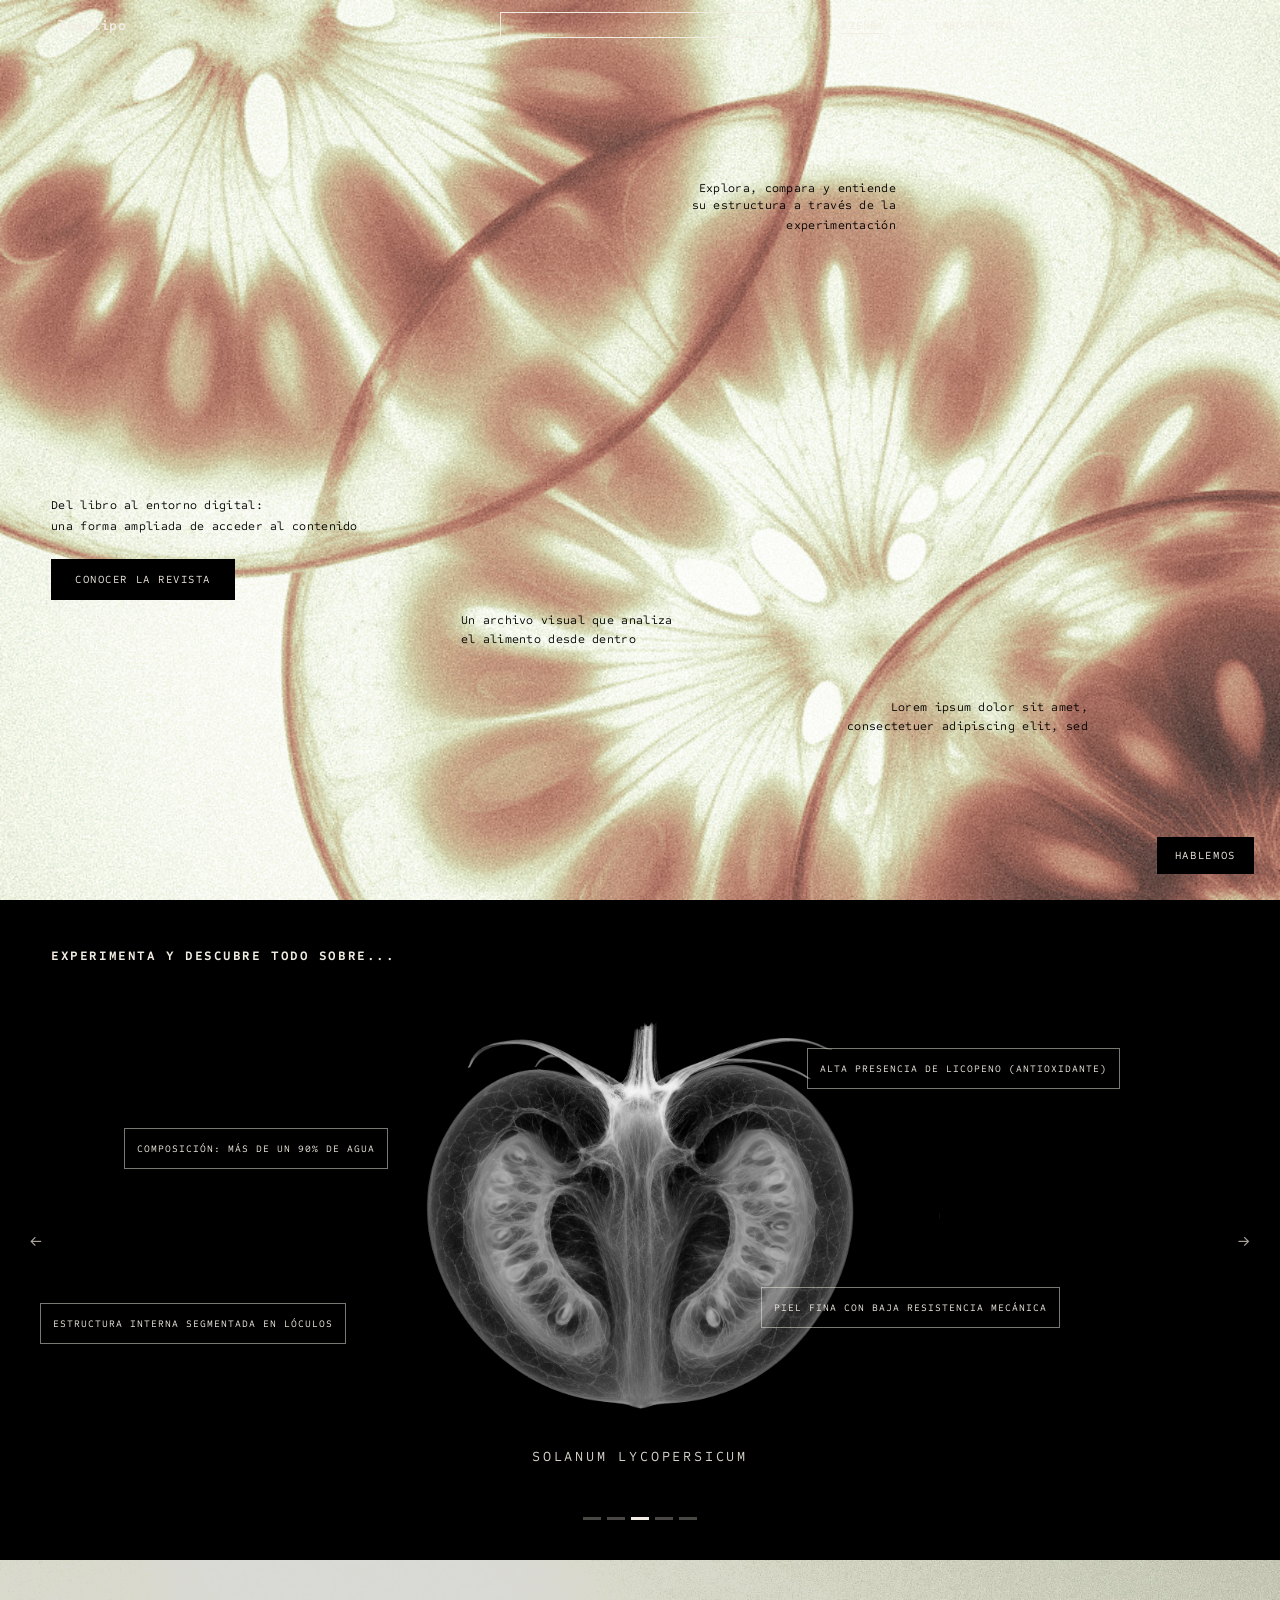
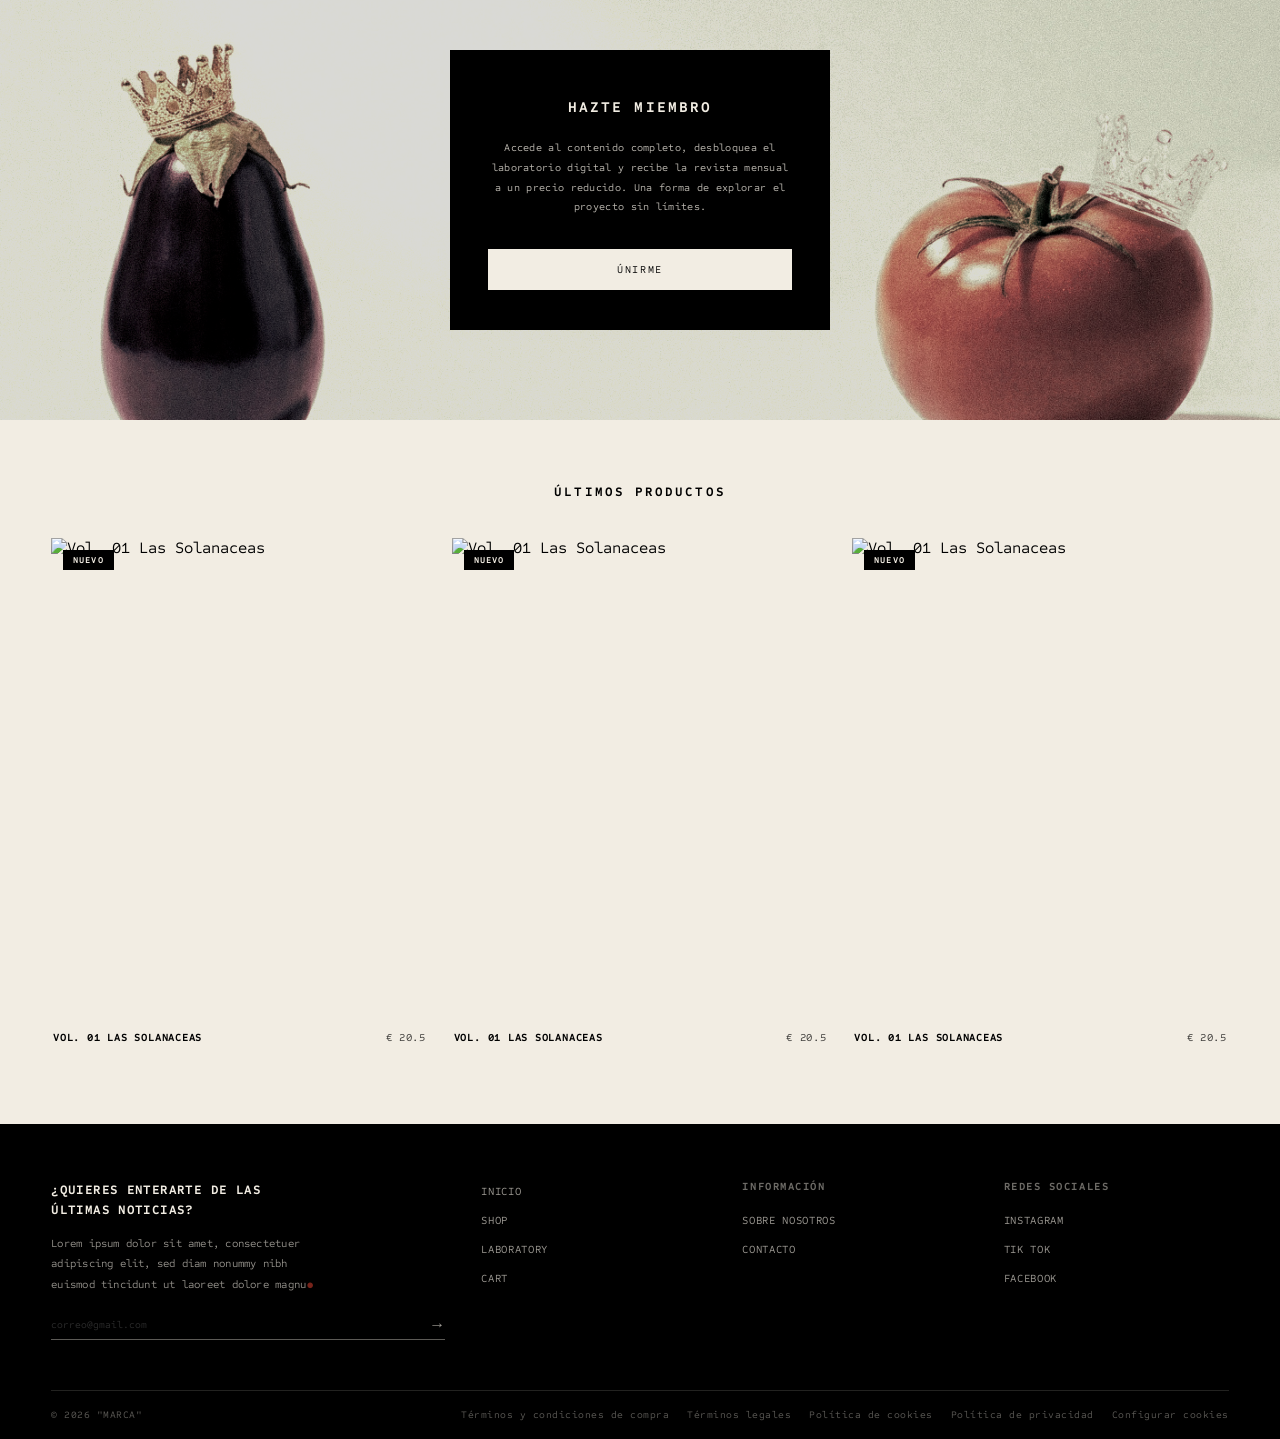
==== index.html @ 0042d391 "Add initial implementation of website structure with navbar, product pages, and chat widget" ====
<!DOCTYPE html>
<html lang="es">
<head>
    <meta charset="UTF-8" />
    <meta name="viewport" content="width=device-width, initial-scale=1.0" />
    <title>MARCA — Inicio</title>
    <link href="https://fonts.googleapis.com/css2?family=Some+Type+Mono:ital,wght@0,400;0,700;1,400&display=swap" rel="stylesheet">
    <link rel="stylesheet" href="CSS.css">
</head>
<body>

<!-- ══════════ NAVBAR ══════════ -->
<nav id="navbar" class="on-light">
    <a href="index.html" class="nav-logo">logotipo</a>

    <div class="nav-center">
        <input type="text" placeholder="" aria-label="Buscar">
        <button aria-label="Buscar">
            <svg width="13" height="13" viewBox="0 0 24 24" fill="none"
                 stroke="currentColor" stroke-width="2">
                <circle cx="11" cy="11" r="7"/>
                <line x1="21" y1="21" x2="16.65" y2="16.65"/>
            </svg>
        </button>
    </div>

    <ul class="nav-links">

        <li><a href="tienda.html" class="nav-active">Tienda</a></li>
        <li><a href="laboratorio.html">Laboratorio</a></li>
        <li><a href="contacto.html">Contacto</a></li>
        <li><a href="carro.html" class="cart-link">Carro</a></li>
    </ul>
</nav>


<a href="#contacto" id="hablemos">Hablemos</a>


<section id="hero" data-theme="dark">



    <img class="hero-bg-img" src="imagenes/01.jpg" alt="Hero Background"/>

    <!-- Texto superior derecha -->
    <div class="hero-text ht-topright reveal">
        Explora, compara y entiende <br>
        su estructura a través de la experimentación<span class="dot"></span>
    </div>

    <!-- Bloque izquierdo: párrafo + botón CTA -->
    <div class="hero-left-block reveal">
        <p>
            Del libro al entorno digital:<br>
            una forma ampliada de acceder al contenido<br>
            <span class="dot"></span>
        </p>
        <a href="#" class="btn-primary">Conocer la revista</a>
    </div>

    <!-- Texto central -->
    <div class="hero-text ht-center reveal">
        Un archivo visual que analiza <br>
        el alimento desde dentro<span class="dot"></span>
    </div>

    <!-- Texto inferior derecha -->
    <div class="hero-text ht-botright reveal">
        Lorem ipsum dolor sit amet,<br>
        consectetuer adipiscing elit, sed<span class="dot"></span>
    </div>

</section>

<!-- ══════════ INTRO HEADLINE ══════════ -->
<!-- ══════════ SLIDER LABORATORIO ══════════ -->
<section id="lab-slider" data-theme="dark">

    <p class="lab-slider-title reveal">EXPERIMENTA Y DESCUBRE TODO SOBRE...</p>

    <div class="lab-slider-wrapper">

        <!-- Flecha izquierda -->
        <button class="lab-arrow lab-arrow-prev" aria-label="Anterior">←</button>

        <!-- Slide -->
        <div class="lab-slides">
            <div class="lab-slide active">

                <!-- Imagen central -->
                <div class="lab-img-wrap">
                    <img src="imagenes/a.png" alt="Solanum Lycopersicum">


                    <!-- Caja 1: izquierda media -->
                    <div class="lab-tag lab-tag-1">
                        <span>Composición: más de un 90% de agua<span class="dot"></span></span>
                    </div>

                    <!-- Caja 2: derecha alta -->
                    <div class="lab-tag lab-tag-2">
                        <span>Alta presencia de licopeno (antioxidante)<span class="dot"></span></span>
                    </div>

                    <!-- Caja 3: izquierda baja -->
                    <div class="lab-tag lab-tag-3">
                        <span>Estructura interna segmentada en lóculos<span class="dot"></span></span>
                    </div>

                    <!-- Caja 4: derecha media-baja -->
                    <div class="lab-tag lab-tag-4">
                        <span>Piel fina con baja resistencia mecánica<span class="dot"></span></span>
                    </div>
                </div>

                <!-- Nombre científico -->
                <p class="lab-species">SOLANUM LYCOPERSICUM</p>

            </div>

            <!-- Slide 2 (vacío, listo para contenido) -->
            <div class="lab-slide">
                <div class="lab-img-wrap">
                    <div class="lab-img-ph"></div>
                    <div class="lab-tag lab-tag-1"><span>Alta capacidad de absorción de líquidos<span class="dot"></span></span></div>
                    <div class="lab-tag lab-tag-2"><span>Estructura esponjosa con gran porosidad<span class="dot"></span></span></div>
                    <div class="lab-tag lab-tag-3"><span>Contenido elevado de agua (≈ 92%)<span class="dot"></span></span></div>
                    <div class="lab-tag lab-tag-4"><span>Presencia de antocianinas en la piel<span class="dot">●</span></span></div>
                </div>
                <p class="lab-species">Solanum melongena</p>
            </div>

            <!-- Slide 3 -->
            <div class="lab-slide">
                <div class="lab-img-wrap">
                    <div class="lab-img-ph"></div>
                    <div class="lab-tag lab-tag-1"><span>Rica en almidón (hasta un 20%)<span class="dot"></span></span></div>
                    <div class="lab-tag lab-tag-2"><span>Estructura celular densa y compacta<span class="dot"></span></span></div>
                    <div class="lab-tag lab-tag-3"><span>Bajo contenido en agua comparado con otras hortalizas<span class="dot">●</span></span></div>
                    <div class="lab-tag lab-tag-4"><span>Cambios estructurales por gelatinización térmica<span class="dot">●</span></span></div>
                </div>
                <p class="lab-species">Solanum tuberosum</p>
            </div>

            <!-- Slide 4 -->
            <div class="lab-slide">
                <div class="lab-img-wrap">
                    <div class="lab-img-ph"></div>
                    <div class="lab-tag lab-tag-1"><span>Alto contenido en vitamina C<span class="dot"></span></span></div>
                    <div class="lab-tag lab-tag-2"><span>Estructura hueca con cavidades internas<span class="dot"></span></span></div>
                    <div class="lab-tag lab-tag-3"><span>Paredes finas con baja densidad<span class="dot"></span></span></div>
                    <div class="lab-tag lab-tag-4"><span>Presencia de carotenoides según maduración<span class="dot"></span></span></div>
                </div>
                <p class="lab-species">PHYSALIS PERUVIANA</p>
            </div>

            <!-- Slide 5 -->
            <div class="lab-slide">
                <div class="lab-img-wrap">
                    <div class="lab-img-ph"></div>
                    <div class="lab-tag lab-tag-1"><span>LOREM IPSUM DOLOR SIT AMET,<br>CONSECTETUER ADIPISCING ELIT, SE<span class="dot">●</span></span></div>
                    <div class="lab-tag lab-tag-2"><span>LOREM &nbsp;&nbsp;&nbsp; IPSUM<br>DOLOR SIT AMET<span class="dot">●</span></span></div>
                    <div class="lab-tag lab-tag-3"><span>LOREM IPSUM DOLOR SIT AMET,<br>CONSECTETUER ADIPISCING ELIT, SE<span class="dot">●</span></span></div>
                    <div class="lab-tag lab-tag-4"><span>LOREM IPSUM DOLOR SIT AMET,<br>CONSECTETUER ADIPISCING ELIT, SE<span class="dot">●</span></span></div>
                </div>
                <p class="lab-species">NICOTIANA TABACUM</p>
            </div>
        </div>

        <!-- Flecha derecha -->
        <button class="lab-arrow lab-arrow-next" aria-label="Siguiente">→</button>

    </div>

    <!-- Pagination dots -->
    <div class="lab-dots">
        <span class="lab-dot"></span>
        <span class="lab-dot"></span>
        <span class="lab-dot active"></span>
        <span class="lab-dot"></span>
        <span class="lab-dot"></span>
    </div>

</section>


<!-- ══════════ BANNER MEMBERSHIP ══════════ -->
<section id="membership" data-theme="dark">
    <div class="membership-bg">
        <img src="imagenes/2.jpg" alt="Membership Background">
    </div>
    <div class="membership-card reveal">
        <h3>Hazte Miembro</h3>
        <p>
            Accede al contenido completo,
            desbloquea el laboratorio digital
            y recibe la revista mensual a un precio reducido.
            Una forma de explorar el proyecto sin límites.
        </p>
        <button class="btn-join">Únirme</button>
    </div>
</section>

<!-- ══════════ ÚLTIMOS PRODUCTOS ══════════ -->
<section id="latest" data-theme="light">
    <h2>Últimos Productos</h2>
    <div class="latest-grid">

        <!-- Item 1 -->
        <div class="latest-item reveal">
            <div class="latest-img-wrap">
                <span class="latest-badge">NUEVO</span>
                <img src="imagenes/vol01.jpg" alt="Vol. 01 Las Solanaceas">
            </div>
            <div class="latest-info">
                <span class="latest-item-label">Vol. 01 Las Solanaceas</span>
                <span class="latest-price">€ 20.5</span>
            </div>
        </div>

        <!-- Item 2 -->
        <div class="latest-item reveal">
            <div class="latest-img-wrap">
                <span class="latest-badge">NUEVO</span>
                <img src="imagenes/vol02.jpg" alt="Vol. 01 Las Solanaceas">
            </div>
            <div class="latest-info">
                <span class="latest-item-label">Vol. 01 Las Solanaceas</span>
                <span class="latest-price">€ 20.5</span>
            </div>
        </div>

        <!-- Item 3 -->
        <div class="latest-item reveal">
            <div class="latest-img-wrap">
                <span class="latest-badge">NUEVO</span>
                <img src="imagenes/vol03.jpg" alt="Vol. 01 Las Solanaceas">
            </div>
            <div class="latest-info">
                <span class="latest-item-label">Vol. 01 Las Solanaceas</span>
                <span class="latest-price">€ 20.5</span>
            </div>
        </div>

    </div>
</section>

<!-- ══════════ FOOTER ══════════ -->
<footer id="contacto" data-theme="dark">
    <div class="footer-top">

        <!-- Newsletter -->
        <div class="footer-newsletter">
            <p>¿Quieres enterarte de las<br>últimas noticias?</p>
            <small>
                Lorem ipsum dolor sit amet, consectetuer<br>
                adipiscing elit, sed diam nonummy nibh<br>
                euismod tincidunt ut laoreet dolore magnu<span class="dot">●</span>
            </small>
            <div class="footer-email-row">
                <input type="email" placeholder="correo@gmail.com" aria-label="Email">
                <button aria-label="Enviar">→</button>
            </div>
        </div>

        <!-- Navegación -->
        <div class="footer-col">
            <ul class="footer-nav-list">
                <li><a href="index.html">Inicio</a></li>
                <li><a href="tienda.html">Shop</a></li>
                <li><a href="laboratorio.html">Laboratory</a></li>
                <li><a href="carro.html">Cart</a></li>
            </ul>
        </div>

        <!-- Información -->
        <div class="footer-col">
            <h4>Información</h4>
            <ul class="footer-nav-list">
                <li><a href="#">Sobre nosotros</a></li>
                <li><a href="#">Contacto</a></li>
            </ul>
        </div>

        <!-- Redes Sociales -->
        <div class="footer-col">
            <h4>Redes Sociales</h4>
            <ul class="footer-nav-list">
                <li><a href="#">Instagram</a></li>
                <li><a href="#">Tik Tok</a></li>
                <li><a href="#">Facebook</a></li>
            </ul>
        </div>

    </div>

    <div class="footer-bottom">
        <span>© 2026 "MARCA"</span>
        <div class="footer-bottom-links">
            <a href="#">Términos y condiciones de compra</a>
            <a href="#">Términos legales</a>
            <a href="#">Política de cookies</a>
            <a href="#">Política de privacidad</a>
            <a href="#">Configurar cookies</a>
        </div>
    </div>
</footer>

<!-- ══════════ MINI CHAT WIDGET ══════════ -->
<div id="chat-widget">
    <div class="chat-container">
        <div class="chat-header">
            <h3>Soporte</h3>
            <button id="chat-close">×</button>
        </div>
        <div id="chat-messages"></div>
        <div class="chat-input-area">
            <input id="chat-input" type="text" placeholder="Escribe tu mensaje...">
            <button id="chat-send-btn">→</button>
        </div>
    </div>
</div>

<script src="java.js"></script>
<script src="chat.js"></script>
</body>
</html>
---- CSS.css ----
/* ════════════════════════════════════════
   RESET & VARIABLES
════════════════════════════════════════ */
*, *::before, *::after {
    box-sizing: border-box;
    margin: 0;
    padding: 0;
}

:root {
    --cream: #f2ede3;
    --dark: #000000;
    --accent: #c0392b;
    --mono: 'Some Type Mono', monospace;
    --nav-h: 50px;
}

html {
    scroll-behavior: smooth;
}

body {
    font-family: var(--mono);
    background: var(--cream);
    color: var(--dark);
    overflow-x: hidden;
}


/* ════════════════════════════════════════
   NAVBAR
   Siempre transparente — solo cambia color
════════════════════════════════════════ */
#navbar {
    position: fixed;
    top: 0;
    left: 0;
    right: 0;
    z-index: 100;
    height: var(--nav-h);
    display: flex;
    align-items: center;
    justify-content: space-between;
    padding: 0 28px;
    background: transparent;
    transition: color 0.3s;
    margin-left: 30px;
    margin-right: 30px;
}

#navbar.on-dark  { color: var(--cream); }
#navbar.on-light { color: var(--dark);  }

.nav-logo {
    font-size: 14px;
    font-weight: 700;
    letter-spacing: 0.04em;
    text-transform: lowercase;
    min-width: 90px;
    text-decoration: none;
    color: inherit;
    display: block;
    transition: opacity 0.2s;
}

.nav-center {
    position: absolute;
    left: 50%;
    transform: translateX(-50%);
    display: flex;
    align-items: center;
    border: 1px solid currentColor;
    height: 26px;
    width: 280px;
}

.nav-center input {
    background: transparent;
    border: none;
    outline: none;
    font-family: var(--mono);
    font-size: 11px;
    color: inherit;
    width: 100%;
    padding: 0 10px;
}

.nav-center input::placeholder {
    opacity: 0.4;
}

.nav-center button {
    background: none;
    border: none;
    cursor: pointer;
    padding: 0 9px;
    color: inherit;
    font-size: 12px;
    display: flex;
    align-items: center;
    opacity: 0.7;
}

.nav-links {
    display: flex;
    gap: 22px;
    align-items: center;
    list-style: none;
    font-size: 11px;
    letter-spacing: 0.1em;
    text-transform: uppercase;
}

.nav-links a {
    text-decoration: none;
    color: inherit;
    transition: opacity 0.2s;
}

.nav-links a:hover {
    opacity: 0.55;
}

.nav-links .cart-link::after {
    content: ' ›';
}


/* ════════════════════════════════════════
   HABLEMOS — botón fijo esquina inferior
════════════════════════════════════════ */
#hablemos {
    position: fixed;
    bottom: 26px;
    right: 26px;
    z-index: 200;
    background: var(--dark);
    color: var(--cream);
    font-family: var(--mono);
    font-size: 11px;
    letter-spacing: 0.15em;
    text-transform: uppercase;
    padding: 10px 16px;
    text-decoration: none;
    border: 2px solid var(--dark);
    transition: background 0.2s, color 0.2s;
}

#hablemos:hover {
    background: var(--cream);
    color: var(--dark);
}


/* ════════════════════════════════════════
   HERO
════════════════════════════════════════ */
#hero {
    position: relative;
    width: 100%;
    height: 100vh;
    min-height: 640px;
    overflow: hidden;
}

/* Placeholder — eliminar cuando uses imagen real */
.hero-bg-placeholder {
    position: absolute;
    inset: 0;
    background: linear-gradient(140deg, #c9bc96 0%, #a89870 35%, #c5b88a 65%, #b0a070 100%);
}

.hero-bg-placeholder::before {
    content: '';
    position: absolute;
    inset: 0;
    background:
            radial-gradient(ellipse 70% 60% at 65% 45%, rgba(100,70,20,0.25) 0%, transparent 70%),
            radial-gradient(ellipse 50% 80% at 30% 60%, rgba(70,50,10,0.18) 0%, transparent 65%);
}

/* Imagen real de fondo */
.hero-bg-img {
    position: absolute;
    inset: 0;
    width: 100%;
    height: 100%;
    object-fit: cover;
}

/* Textos flotantes genéricos */
.hero-text {
    position: absolute;
    font-size: 12px;
    line-height: 1.45;
    letter-spacing: 0.025em;
    color: var(--dark);
    max-width: 250px;
}

.hero-text .dot {
    color: var(--accent);
    font-size: 15px;
    vertical-align: middle;
}

/* Posiciones de cada texto */
.ht-topright {
    top: 20%;
    right: 30%;
    text-align: right;
}

.ht-center {
    top: 68%;
    left: 36%;
}

.ht-botright {
    bottom: 18%;
    right: 15%;
    text-align: right;
    font-size: 12px;
}

/* Bloque izquierdo: texto + botón */
.hero-left-block {
    position: absolute;
    top: 55%;
    left: 4%;
    max-width: 320px;
    display: flex;
    flex-direction: column;
    gap: 22px;
}

.hero-left-block p {
    font-size: 12px;
    line-height: 1.75;
    letter-spacing: 0.025em;
    color: var(--dark);
}

.hero-left-block p .dot {
    color: var(--accent);
    font-size: 15px;
    vertical-align: middle;
}

/* Botón principal */
.btn-primary {
    display: inline-block;
    background: var(--dark);
    color: var(--cream);
    font-family: var(--mono);
    font-size: 11px;
    letter-spacing: 0.14em;
    text-transform: uppercase;
    padding: 12px 22px;
    text-decoration: none;
    border: 2px solid var(--dark);
    cursor: pointer;
    align-self: flex-start;
    transition: background 0.2s, color 0.2s;
}

.btn-primary:hover {
    background: transparent;
    color: var(--dark);
}


/* ════════════════════════════════════════
   INTRO HEADLINE
════════════════════════════════════════ */
#intro {
    padding: 60px 4% 36px;
    background: var(--cream);
}

#intro h2 {
    font-size: clamp(17px, 2.5vw, 28px);
    font-weight: 700;
    letter-spacing: 0.05em;
    text-transform: uppercase;
    line-height: 1.4;
    max-width: 820px;
}


/* ════════════════════════════════════════
   SECCIÓN PRODUCTOS
════════════════════════════════════════ */
#products-section {
    padding: 10px 4% 80px;
    background: var(--cream);
}

.products-grid {
    display: grid;
    grid-template-columns: 55% 45%;
}

/* — Columna izquierda — */
.pg-left {
    padding-right: 30px;
    display: flex;
    flex-direction: column;
}

.p-text-only {
    font-size: 11px;
    line-height: 1.85;
    letter-spacing: 0.03em;
    margin-bottom: 30px;
}

.p-text-only .dot {
    color: var(--accent);
    font-size: 14px;
    vertical-align: middle;
}

.p-text-indented {
    font-size: 11px;
    line-height: 1.85;
    letter-spacing: 0.03em;
    padding-left: 100px;
    margin-bottom: 26px;
}

.p-img-row {
    display: flex;
    align-items: flex-start;
    gap: 16px;
    margin-bottom: 26px;
}

.p-thumb {
    width: 110px;
    height: 110px;
    flex-shrink: 0;
    overflow: hidden;
}

.p-thumb img {
    width: 100%;
    height: 100%;
    object-fit: cover;
}

.p-thumb-caption {
    font-size: 11px;
    line-height: 1.85;
    letter-spacing: 0.03em;
}

.p-text-below {
    font-size: 11px;
    line-height: 1.85;
    letter-spacing: 0.03em;
    margin-bottom: 30px;
}

/* — Columna derecha — */
.pg-right {
    padding-left: 10px;
    display: flex;
    flex-direction: column;
    gap: 14px;
}

.p-thumb-lg {
    width: 80%;
    aspect-ratio: 0.88;
    overflow: hidden;
    margin-left: auto;
}

.p-thumb-lg img {
    width: 100%;
    height: 100%;
    object-fit: cover;
}

.p-right-mid {
    display: flex;
    gap: 16px;
    align-items: flex-start;
}

.p-thumb-sm {
    width: 48%;
    aspect-ratio: 0.82;
    overflow: hidden;
    flex-shrink: 0;
}

.p-thumb-sm img {
    width: 100%;
    height: 100%;
    object-fit: cover;
}

.p-text-right {
    flex: 1;
    font-size: 11px;
    line-height: 1.85;
    letter-spacing: 0.03em;
    text-align: right;
}

.p-text-right .dot {
    color: var(--accent);
    font-size: 14px;
    vertical-align: middle;
}


/* ════════════════════════════════════════
   MEMBERSHIP BANNER
════════════════════════════════════════ */
#membership {
    position: relative;
    width: 100%;
    min-height: 460px;
    display: flex;
    align-items: center;
    justify-content: center;
    overflow: hidden;
}

.membership-bg {
    position: absolute;
    inset: 0;

}


.membership-bg img {position: absolute;
    inset: 0;
    width: 100%;
    height: 100%;
    object-fit: cover;
    filter: sepia(0.2) brightness(0.85);}



.membership-card {
    position: relative;
    z-index: 2;
    background: var(--dark);
    color: var(--cream);
    width: min(380px, 86%);
    padding: 48px 38px 40px;
    text-align: center;
}

.membership-card h3 {
    font-size: 15px;
    letter-spacing: 0.14em;
    text-transform: uppercase;
    font-weight: 700;
    margin-bottom: 22px;
}

.membership-card p {
    font-size: 10.5px;
    line-height: 1.9;
    letter-spacing: 0.03em;
    opacity: 0.8;
    margin-bottom: 32px;
}

.btn-join {
    display: block;
    width: 100%;
    background: var(--cream);
    color: var(--dark);
    font-family: var(--mono);
    font-size: 10.5px;
    letter-spacing: 0.15em;
    text-transform: uppercase;
    padding: 14px;
    border: none;
    cursor: pointer;
    transition: background 0.2s;
}

.btn-join:hover {
    background: #e0d9c8;
}


/* ════════════════════════════════════════
   ÚLTIMOS PRODUCTOS
════════════════════════════════════════ */
#latest {
    padding: 64px 4% 80px;
    background: var(--cream);
}

#latest > h2 {
    font-size: 13px;
    letter-spacing: 0.16em;
    text-transform: uppercase;
    font-weight: 700;
    margin-bottom: 38px;
    text-align: center;
}

.latest-grid {
    display: grid;
    grid-template-columns: repeat(3, 1fr);
    gap: 24px;
    align-items: start;
}

.latest-item {
    display: flex;
    flex-direction: column;
    gap: 10px;
    cursor: pointer;
}

/* Contenedor imagen con badge */
.latest-img-wrap {
    position: relative;
    width: 100%;
    aspect-ratio: 0.78;
    overflow: hidden;
}

.latest-img-wrap img {
    width: 100%;
    height: 100%;
    object-fit: cover;
    display: block;
    transition: transform 0.4s ease;
}

.latest-item:hover .latest-img-wrap img {
    transform: scale(1.03);
}

/* Placeholder mientras no haya imagen */
.latest-img-wrap .img-ph {
    width: 100%;
    height: 100%;
    position: absolute;
    inset: 0;
}

/* Badge NUEVO */
.latest-badge {
    position: absolute;
    top: 12px;
    left: 12px;
    z-index: 2;
    background: var(--dark);
    color: var(--cream);
    font-family: var(--mono);
    font-size: 9px;
    font-weight: 700;
    letter-spacing: 0.12em;
    text-transform: uppercase;
    padding: 5px 10px;
}

/* Fila inferior: nombre + precio */
.latest-info {
    display: flex;
    justify-content: space-between;
    align-items: baseline;
    gap: 8px;
    padding: 0 2px;
}

.latest-item-label {
    font-size: 11px;
    letter-spacing: 0.07em;
    text-transform: uppercase;
    font-weight: 700;
}

.latest-price {
    font-size: 11px;
    letter-spacing: 0.06em;
    font-weight: 400;
    white-space: nowrap;
    opacity: 0.75;
}

/* ── Responsive ── */
@media (max-width: 768px) {
    #latest {
        padding: 40px 3% 40px;
    }

    #latest > h2 {
        font-size: 10px;
    }

    .latest-grid {
        grid-template-columns: 1fr;
        gap: 20px;
    }

    .latest-item-label {
        font-size: 10px;
    }

    .latest-price {
        font-size: 10px;
    }

    .latest-badge {
        font-size: 8px;
        padding: 4px 8px;
    }
}

@media (max-width: 480px) {
    #latest > h2 {
        font-size: 9px;
    }

    .latest-item-label {
        font-size: 9px;
    }

    .latest-price {
        font-size: 9px;
    }
}


/* ════════════════════════════════════════
   FOOTER
════════════════════════════════════════ */
footer {
    background: var(--dark);
    color: var(--cream);
    padding: 56px 4% 0;
}

.footer-top {
    display: grid;
    grid-template-columns: 1.4fr 0.8fr 0.8fr 0.8fr;
    gap: 36px;
    padding-bottom: 50px;
    border-bottom: 1px solid rgba(242, 237, 227, 0.14);
}

.footer-col h4 {
    font-size: 11px;
    letter-spacing: 0.14em;
    text-transform: uppercase;
    font-weight: 700;
    margin-bottom: 16px;
    opacity: 0.45;
}

.footer-newsletter p {
    font-size: 13px;
    line-height: 1.55;
    letter-spacing: 0.03em;
    text-transform: uppercase;
    font-weight: 700;
    margin-bottom: 14px;
}

.footer-newsletter small {
    display: block;
    font-size: 11px;
    line-height: 1.8;
    letter-spacing: 0.02em;
    opacity: 0.62;
    margin-bottom: 20px;
}

.footer-newsletter small .dot {
    color: var(--accent);
    font-size: 13px;
    vertical-align: middle;
}

.footer-email-row {
    display: flex;
    align-items: center;
    border-bottom: 1px solid rgba(242, 237, 227, 0.38);
    padding-bottom: 6px;
    gap: 6px;
}

.footer-email-row input {
    background: transparent;
    border: none;
    outline: none;
    font-family: var(--mono);
    font-size: 10px;
    color: var(--cream);
    flex: 1;
}

.footer-email-row input::placeholder {
    opacity: 0.38;
}

.footer-email-row button {
    background: none;
    border: none;
    color: var(--cream);
    cursor: pointer;
    font-size: 16px;
    opacity: 0.65;
    line-height: 1;
}

.footer-nav-list {
    list-style: none;
}

.footer-nav-list li {
    margin-bottom: 10px;
}

.footer-nav-list a {
    font-size: 11px;
    letter-spacing: 0.06em;
    text-transform: uppercase;
    text-decoration: none;
    color: var(--cream);
    opacity: 0.65;
    transition: opacity 0.2s;
}

.footer-nav-list a:hover {
    opacity: 1;
}

.footer-bottom {
    display: flex;
    justify-content: space-between;
    align-items: center;
    padding: 18px 0;
    font-size: 10px;
    letter-spacing: 0.05em;
    opacity: 0.38;
}

.footer-bottom-links {
    display: flex;
    gap: 18px;
}

.footer-bottom-links a {
    color: var(--cream);
    text-decoration: none;
}

.footer-bottom-links a:hover {
    opacity: 0.75;
}


/* ════════════════════════════════════════
   PLACEHOLDERS DE IMAGEN
   Eliminar estos estilos cuando uses imgs
════════════════════════════════════════ */
.img-ph {
    width: 100%;
    height: 100%;
    background: linear-gradient(135deg, #c9bc96 0%, #a89870 40%, #b8ac80 70%, #9a8a60 100%);
    position: relative;
    overflow: hidden;
}

.img-ph::before {
    content: '';
    position: absolute;
    inset: 0;
    background:
            radial-gradient(ellipse 65% 55% at 55% 50%, rgba(110,80,30,0.28) 0%, transparent 65%),
            radial-gradient(ellipse 40% 70% at 25% 70%, rgba(60,40,10,0.18) 0%, transparent 60%);
}


/* ════════════════════════════════════════
   SCROLL REVEAL
════════════════════════════════════════ */
.reveal {
    opacity: 0;
    transform: translateY(20px);
    transition: opacity 0.65s ease, transform 0.65s ease;

}

.reveal.visible {
    opacity: 1;
    transform: none;
}


/* ════════════════════════════════════════
   RESPONSIVE DESIGN
════════════════════════════════════════ */

/* Tablets y móviles */
@media (max-width: 768px) {
    /* Navbar */
    #navbar {
        padding: 0 20px;
        height: 40px;
    }

    .nav-logo {
        font-size: 12px;
    }

    .nav-center {
        display: none; /* Ocultar búsqueda en móviles */
    }

    .nav-links {
        gap: 15px;
        font-size: 9px;
    }

    /* Hablemos */
    #hablemos {
        bottom: 20px;
        right: 20px;
        padding: 8px 12px;
        font-size: 9px;
    }

    /* Hero */
    #hero {
        min-height: 500px;
    }

    .hero-text {
        font-size: 9px;
        max-width: 200px;
    }

    .ht-topright {
        top: 10%;
        right: 3%;
    }

    .ht-center {
        top: 35%;
        left: 25%;
    }

    .ht-botright {
        bottom: 15%;
        right: 3%;
    }

    .hero-left-block {
        top: 15%;
        left: 3%;
        max-width: 280px;
    }

    .hero-left-block p {
        font-size: 9px;
    }

    .btn-primary {
        font-size: 9px;
        padding: 10px 18px;
    }

    /* Intro */
    #intro {
        padding: 40px 3% 20px;
    }

    #intro h2 {
        font-size: clamp(12px, 4vw, 18px);
    }

    /* Products */
    #products-section {
        padding: 5px 3% 40px;
    }

    .products-grid {
        grid-template-columns: 1fr; /* Apilar columnas */
        gap: 20px;
    }

    .pg-left, .pg-right {
        padding-right: 0;
        padding-left: 0;
    }

    .p-text-indented {
        padding-left: 50px;
    }

    .p-thumb {
        width: 80px;
        height: 80px;
    }

    .p-thumb-lg {
        width: 100%;
        margin-left: 0;
    }

    .p-thumb-sm {
        width: 60%;
    }

    /* Membership */
    #membership {
        min-height: 350px;
    }

    .membership-card {
        width: 90%;
        padding: 36px 28px 30px;
    }

    .membership-card h3 {
        font-size: 13px;
    }

    .membership-card p {
        font-size: 9.5px;
    }

    .btn-join {
        font-size: 9.5px;
        padding: 12px;
    }

    /* Latest */
    #latest {
        padding: 40px 3% 40px;
    }

    #latest > h2 {
        font-size: 10px;
    }

    .latest-grid {
        grid-template-columns: 1fr; /* Apilar items */
        gap: 20px;
    }

    /* Footer */
    footer {
        padding: 40px 3% 0;
    }

    .footer-top {
        grid-template-columns: 1fr; /* Apilar columnas */
        gap: 30px;
    }

    .footer-newsletter p {
        font-size: 12px;
    }

    .footer-newsletter small {
        font-size: 8.5px;
    }

    .footer-col h4 {
        font-size: 8.5px;
    }

    .footer-nav-list a {
        font-size: 9.5px;
    }

    .footer-bottom {
        flex-direction: column;
        gap: 10px;
        text-align: center;
    }

    .footer-bottom-links {
        flex-wrap: wrap;
        justify-content: center;
        gap: 10px;
    }
}

/* Móviles pequeños */
@media (max-width: 480px) {
    #navbar {
        padding: 0 15px;
    }

    .nav-links {
        gap: 10px;
        font-size: 8px;
    }

    #hablemos {
        bottom: 15px;
        right: 15px;
        padding: 6px 10px;
        font-size: 8px;
    }

    .hero-text {
        font-size: 8px;
        max-width: 180px;
    }

    .hero-left-block {
        max-width: 250px;
    }

    .hero-left-block p {
        font-size: 8px;
    }

    .btn-primary {
        font-size: 8px;
        padding: 8px 14px;
    }

    #intro h2 {
        font-size: clamp(10px, 5vw, 16px);
    }

    .p-thumb {
        width: 70px;
        height: 70px;
    }

    .membership-card {
        width: 95%;
        padding: 30px 24px 26px;
    }

    .membership-card h3 {
        font-size: 12px;
    }

    .membership-card p {
        font-size: 9px;
    }

    .btn-join {
        font-size: 9px;
        padding: 10px;
    }

    #latest > h2 {
        font-size: 9px;
    }

    .footer-newsletter p {
        font-size: 11px;
    }

    .footer-nav-list a {
        font-size: 9px;
    }
}


/* ════════════════════════════════════════
   SLIDER LABORATORIO
════════════════════════════════════════ */
#lab-slider {
    background: var(--dark);
    color: var(--cream);
    padding: 48px 0 40px;
    position: relative;
    overflow: hidden;
}

.lab-slider-title {
    font-size: 13px;
    letter-spacing: 0.12em;
    text-transform: uppercase;
    font-weight: 700;
    padding: 0 4%;
    margin-bottom: 32px;
    opacity: 0.9;
}

.lab-slider-wrapper {
    position: relative;
    display: flex;
    align-items: center;
    justify-content: center;
    width: 100%;
}

/* Flechas */
.lab-arrow {
    position: absolute;
    top: 50%;
    transform: translateY(-50%);
    z-index: 10;
    background: none;
    border: none;
    color: var(--cream);
    font-family: var(--mono);
    font-size: 20px;
    cursor: pointer;
    padding: 12px 20px;
    opacity: 0.7;
    transition: opacity 0.2s;
    line-height: 1;
}

.lab-arrow:hover {
    opacity: 1;
}

.lab-arrow-prev { left: 10px; }
.lab-arrow-next { right: 10px; }

/* Contenedor de slides */
.lab-slides {
    width: 100%;
    position: relative;
    padding: 20px 0;
}

/* Slide individual */
.lab-slide {
    display: none;
    flex-direction: column;
    align-items: center;
    gap: 24px;
    padding: 0 70px;
    animation: fadeIn 0.4s ease-in-out;
}

.lab-slide.active {
    display: flex;
}

@keyframes fadeIn {
    from {
        opacity: 0;
        transform: scale(0.98);
    }
    to {
        opacity: 1;
        transform: scale(1);
    }
}

/* Imagen central */
.lab-img-wrap {
    position: relative;
    width: 65%;
    max-width: 600px;
}

/* Placeholder imagen — eliminar cuando uses img real */
.lab-img-ph {
    width: 100%;
    aspect-ratio: 1.2;
    background: radial-gradient(ellipse 70% 80% at 50% 55%,
    rgba(220,210,190,0.12) 0%,
    rgba(180,160,130,0.06) 50%,
    transparent 75%),
    #0a0a0a;
    position: relative;
    overflow: hidden;
}

.lab-img-ph::before {
    content: '';
    position: absolute;
    inset: 0;
    background:
            radial-gradient(ellipse 55% 65% at 50% 52%,
            rgba(200,185,155,0.15) 0%,
            rgba(0, 0, 0, 0.08) 45%,
            transparent 70%);
}

/* Si usas imagen real: */
.lab-img-wrap img {
    width: 100%;
    height: 100%;
    display: block;
    object-fit: cover;
    filter: brightness(0.95) contrast(1.05);
}

/* Cajas de texto flotantes con borde */
.lab-tag {
    position: absolute;
    border: 1px solid rgba(242, 237, 227, 0.5);
    padding: 8px 12px;
    background: transparent;
}

.lab-tag span {
    font-size: 10px;
    letter-spacing: 0.1em;
    line-height: 1.65;
    text-transform: uppercase;
    color: var(--cream);
}

.lab-tag .dot {
    color: var(--accent);
    font-size: 12px;
    vertical-align: middle;
}

/* Posiciones de las 4 cajas */
.lab-tag-1 {
    left: -36%;
    top: 28%;
}

.lab-tag-2 {
    right: -30%;
    top: 8%;
}

.lab-tag-3 {
    left: -50%;
    bottom: 18%;
}

.lab-tag-4 {
    right: -20%;
    bottom: 22%;
}

/* Nombre científico */
.lab-species {
    font-size: 14px;
    letter-spacing: 0.2em;
    text-transform: uppercase;
    font-weight: 400;
    text-align: center;
    opacity: 0.9;
    margin-top: 8px;
}

/* Pagination dots */
.lab-dots {
    display: flex;
    justify-content: center;
    gap: 6px;
    margin-top: 32px;
}

.lab-dot {
    width: 18px;
    height: 3px;
    background: rgba(242, 237, 227, 0.3);
    display: inline-block;
    cursor: pointer;
    transition: background 0.2s;
}

.lab-dot.active {
    background: var(--cream);
}

/* ── Responsive ── */
@media (max-width: 768px) {
    .lab-img-wrap {
        width: 75%;
    }

    .lab-tag {
        padding: 6px 8px;
    }

    .lab-tag span {
        font-size: 7.5px;
    }

    .lab-tag-1 { left: -18%; top: 22%; }
    .lab-tag-2 { right: -16%; top: 5%; }
    .lab-tag-3 { left: -18%; bottom: 15%; }
    .lab-tag-4 { right: -16%; bottom: 18%; }

    .lab-species {
        font-size: 11px;
    }

    .lab-slide {
        padding: 0 44px;
    }
}

@media (max-width: 480px) {
    .lab-img-wrap {
        width: 90%;
    }

    .lab-tag-1, .lab-tag-3 { left: -5%; }
    .lab-tag-2, .lab-tag-4 { right: -5%; }

    .lab-tag span {
        font-size: 6.5px;
    }

    .lab-species {
        font-size: 10px;
        letter-spacing: 0.14em;
    }
}

/* ════════════════════════════════════════
   TIENDA — estilos específicos
   Hereda todo de CSS.css
════════════════════════════════════════ */

/* Espacio para el navbar fijo */
#tienda {
    padding: 120px 4% 80px;
    background: var(--cream);
    min-height: 80vh;
}

/* Título de página */
.tienda-titulo {
    font-size: clamp(18px, 2.5vw, 28px);
    font-weight: 700;
    letter-spacing: 0.08em;
    text-transform: uppercase;
    margin-bottom: 40px;
}

/* ── Filtros ── */
.tienda-filtros {
    display: flex;
    gap: 10px;
    margin-bottom: 40px;
    flex-wrap: wrap;
}

.filtro-btn {
    background: transparent;
    border: 1px solid var(--dark);
    color: var(--dark);
    font-family: var(--mono);
    font-size: 10px;
    letter-spacing: 0.12em;
    text-transform: uppercase;
    padding: 7px 18px;
    cursor: pointer;
    transition: background 0.2s, color 0.2s;
}

.filtro-btn:hover,
.filtro-btn.active {
    background: var(--dark);
    color: var(--cream);
}

/* ── Grid de productos ── */
/* Reutiliza .latest-item, .latest-img-wrap,
   .latest-badge, .latest-info, .latest-item-label,
   .latest-price de CSS.css */

.tienda-grid {
    display: grid;
    grid-template-columns: repeat(3, 1fr);
    gap: 28px 24px;
    align-items: start;
}

/* Link activo en nav */
.nav-active {
    text-decoration: underline !important;
    text-underline-offset: 4px;
}

/* Separadores verticales entre links del nav
   (como aparecen en la imagen de tienda) */
.nav-links li + li::before {
    content: '|';
    margin-right: 22px;
    opacity: 0.25;
}

/* ── Responsive ── */
@media (max-width: 900px) {
    .tienda-grid {
        grid-template-columns: repeat(2, 1fr);
    }
}

@media (max-width: 768px) {
    #tienda {
        padding: 90px 3% 50px;
    }

    .tienda-titulo {
        font-size: clamp(14px, 5vw, 20px);
        margin-bottom: 28px;
    }

    .tienda-grid {
        grid-template-columns: repeat(2, 1fr);
        gap: 16px;
    }

    .tienda-filtros {
        margin-bottom: 28px;
    }

    .filtro-btn {
        font-size: 9px;
        padding: 6px 14px;
    }
}

@media (max-width: 480px) {
    .tienda-grid {
        grid-template-columns: 1fr;
    }

    #tienda {
        padding: 80px 3% 40px;
    }
}
/* ════════════════════════════════════════
   MEMBRESÍA — estilos específicos
   Hereda todo de CSS.css
════════════════════════════════════════ */

#membresia-page {
    padding: 90px 3% 80px;
    background: var(--cream);
    min-height: 80vh;
}

/* ── Layout principal: 3 zonas ── */
.mb-layout {
    display: grid;
    grid-template-columns: 1fr 1fr 320px;
    grid-template-rows: auto;
    gap: 24px;
    align-items: start;
}

/* Zona 1: imagen + cabecera producto */
.mb-col-producto {
    grid-column: 1;
    display: flex;
    flex-direction: column;
    gap: 16px;
    background: var(--dark);
    padding: 28px;
}

/* Cabecera: título + precio en fila */
.mb-producto-header {
    display: flex;
    justify-content: space-between;
    align-items: baseline;
    margin-bottom: 8px;
}

.mb-producto-titulo {
    font-size: clamp(16px, 2vw, 22px);
    font-weight: 700;
    letter-spacing: 0.08em;
    text-transform: uppercase;
    color: var(--cream);
}

.mb-producto-precio {
    font-size: 13px;
    letter-spacing: 0.06em;
    color: var(--cream);
    opacity: 0.75;
}

/* Imagen del producto */
.mb-producto-img {
    width: 100%;
    overflow: hidden;
}

.mb-producto-img img {
    width: 100%;
    height: 100%;
    object-fit: cover;
    display: block;
    filter: brightness(0.92) contrast(1.05);
}

/* ── Zona 2: planes de membresía ── */
.mb-col-planes {
    grid-column: 2;
    display: flex;
    flex-direction: column;
    gap: 0;
    background: var(--dark);
    padding: 28px;
}

/* Plan individual */
.mb-plan {
    padding: 22px 0 28px;
    border-bottom: 1px solid rgba(242, 237, 227, 0.1);
}

.mb-plan:last-child {
    border-bottom: none;
}

.mb-plan-header {
    display: flex;
    justify-content: space-between;
    align-items: center;
    margin-bottom: 10px;
}

.mb-plan-nombre {
    font-size: 13px;
    font-weight: 700;
    letter-spacing: 0.1em;
    text-transform: uppercase;
    color: var(--cream);
}

.mb-plan-icono {
    font-size: 14px;
    color: var(--cream);
    opacity: 0.6;
}

.mb-plan-sep {
    height: 1px;
    background: rgba(242, 237, 227, 0.25);
    margin-bottom: 14px;
}

.mb-plan-desc {
    font-size: 10.5px;
    line-height: 1.85;
    letter-spacing: 0.03em;
    color: var(--cream);
    opacity: 0.75;
    margin-bottom: 18px;
}

/* Botón añadir al carrito */
.mb-btn-carrito {
    display: block;
    width: 100%;
    background: transparent;
    color: var(--cream);
    font-family: var(--mono);
    font-size: 11px;
    letter-spacing: 0.12em;
    text-transform: uppercase;
    padding: 13px 16px;
    border: 1px solid rgba(242, 237, 227, 0.5);
    cursor: pointer;
    text-align: center;
    transition: background 0.2s, border-color 0.2s;
}

.mb-btn-carrito:hover {
    background: rgba(242, 237, 227, 0.08);
    border-color: var(--cream);
}

/* ── Zona 3: cards lateral ── */
.mb-col-lateral {
    grid-column: 3;
    display: flex;
    flex-direction: column;
    gap: 20px;
}

/* Card genérica */
.mb-card {
    background: var(--dark);
    color: var(--cream);
    padding: 28px 26px 26px;
    display: flex;
    flex-direction: column;
    gap: 16px;
}

.mb-card-titulo {
    font-size: 20px;
    font-weight: 700;
    letter-spacing: 0.06em;
    text-transform: uppercase;
    color: var(--cream);
}

.mb-card-subtitulo {
    font-size: 10px;
    line-height: 1.75;
    letter-spacing: 0.03em;
    opacity: 0.65;
    margin-top: -6px;
}

/* Formulario de contacto */
.mb-form {
    display: flex;
    flex-direction: column;
    gap: 14px;
}

.mb-campo {
    display: flex;
    flex-direction: column;
    gap: 6px;
}

.mb-campo label {
    font-size: 9.5px;
    letter-spacing: 0.12em;
    text-transform: uppercase;
    opacity: 0.55;
}

.mb-campo-sep {
    height: 1px;
    background: rgba(242, 237, 227, 0.25);
    margin-top: 4px;
}

/* Botón enviar */
.mb-btn-enviar {
    display: block;
    width: 100%;
    background: transparent;
    color: var(--cream);
    font-family: var(--mono);
    font-size: 11px;
    letter-spacing: 0.12em;
    text-transform: uppercase;
    padding: 14px 16px;
    border: 1px solid rgba(242, 237, 227, 0.5);
    cursor: pointer;
    text-align: center;
    margin-top: 8px;
    transition: background 0.2s, border-color 0.2s;
}

.mb-btn-enviar:hover {
    background: rgba(242, 237, 227, 0.08);
    border-color: var(--cream);
}

/* ── FAQs acordeón ── */
.mb-faqs {
    display: flex;
    flex-direction: column;
    gap: 0;
}

.mb-faq-item {
    cursor: pointer;
}

.mb-faq-header {
    display: flex;
    justify-content: space-between;
    align-items: center;
    padding: 12px 0 8px;
    font-size: 10px;
    letter-spacing: 0.1em;
    text-transform: uppercase;
    color: var(--cream);
    transition: opacity 0.2s;
}

.mb-faq-header:hover {
    opacity: 0.7;
}

.mb-faq-icono {
    font-size: 13px;
    opacity: 0.6;
    transition: transform 0.25s;
}

.mb-faq-item.open .mb-faq-icono {
    transform: rotate(90deg);
}

.mb-faq-sep {
    height: 1px;
    background: rgba(242, 237, 227, 0.2);
}

.mb-faq-body {
    overflow: hidden;
    max-height: 0;
    transition: max-height 0.35s ease, padding 0.25s ease;
}

.mb-faq-body p {
    font-size: 10px;
    line-height: 1.8;
    letter-spacing: 0.03em;
    opacity: 0.65;
    padding: 12px 0 10px;
}

.mb-faq-item.open .mb-faq-body {
    max-height: 200px;
}

/* ── Responsive ── */
@media (max-width: 1024px) {
    .mb-layout {
        grid-template-columns: 1fr 1fr;
        grid-template-rows: auto auto;
    }

    .mb-col-lateral {
        grid-column: 1 / 3;
        display: grid;
        grid-template-columns: 1fr 1fr;
        gap: 20px;
    }
}

@media (max-width: 768px) {
    #membresia-page {
        padding: 80px 3% 50px;
    }

    .mb-layout {
        grid-template-columns: 1fr;
    }

    .mb-col-producto,
    .mb-col-planes {
        grid-column: 1;
    }

    .mb-col-lateral {
        grid-column: 1;
        grid-template-columns: 1fr;
    }

    .mb-producto-titulo {
        font-size: 16px;
    }
}

@media (max-width: 480px) {
    .mb-card-titulo {
        font-size: 16px;
    }

    .mb-plan-nombre {
        font-size: 11px;
    }

    .mb-plan-desc {
        font-size: 9.5px;
    }

    .mb-btn-carrito,
    .mb-btn-enviar {
        font-size: 10px;
        padding: 11px 14px;
    }
}

/* ==========================
   MEMBERSHIP JS ANIMATIONS
   ========================== */

/* Toast */
.mb-toast {
    position: fixed;
    right: 24px;
    bottom: 100px;
    background: var(--dark);
    color: var(--cream);
    padding: 10px 14px;
    border-radius: 6px;
    box-shadow: 0 6px 18px rgba(0,0,0,0.25);
    opacity: 0;
    transform: translateY(8px);
    transition: opacity 0.25s ease, transform 0.25s ease;
    z-index: 9999;
}

.mb-toast.visible {
    opacity: 1;
    transform: translateY(0);
}

/* Botón añadido */
.mb-btn-carrito.added {
    animation: btnAdded 0.9s ease forwards;
}
@keyframes btnAdded {
    0% { transform: translateY(0); box-shadow: none; }
    20% { transform: translateY(-6px); box-shadow: 0 6px 18px rgba(0,0,0,0.15); }
    100% { transform: translateY(0); box-shadow: none; }
}

/* Resaltar el enlace del carro */
.cart-link.cart-flash {
    animation: cartFlash 0.9s ease;
}
@keyframes cartFlash {
    0% { text-shadow: none; transform: scale(1); }
    30% { text-shadow: 0 0 10px rgba(192,57,43,0.8); transform: scale(1.05); }
    100% { text-shadow: none; transform: scale(1); }
}

/* Enviar formulario - estados */
.mb-btn-enviar.sending {
    opacity: 0.8;
    transform: translateY(0);
}
.mb-btn-enviar.sent {
    background: linear-gradient(90deg,#1a1a14,#3a3a36);
    color: var(--cream);
}
.mb-btn-enviar.error {
    animation: btnError 0.7s ease;
}
@keyframes btnError {
    0% { transform: translateX(0); }
    25% { transform: translateX(-6px); }
    50% { transform: translateX(6px); }
    75% { transform: translateX(-4px); }
    100% { transform: translateX(0); }
}

/* Form sent overlay */
.mb-form.mb-form-sent {
    position: relative;
}
.mb-form.mb-form-sent::after {
    content: "\2713";
    position: absolute;
    right: 14px;
    top: -6px;
    background: var(--dark);
    color: var(--cream);
    padding: 8px 10px;
    border-radius: 50%;
    box-shadow: 0 6px 18px rgba(0,0,0,0.12);
    transform: scale(0);
    animation: checkPop 0.6s ease forwards;
}
@keyframes checkPop {
    to { transform: scale(1); }
}

/* Hover highlight for plans */
.mb-plan-hover {
    border: 1px solid rgba(0,0,0,0.06);
    background: rgba(26,26,20,0.02);
}


/* ════════════════════════════════════════
   MINI CHAT WIDGET
════════════════════════════════════════ */
#chat-widget {
    position: fixed;
    bottom: 0;
    right: 0;
    width: 100%;
    height: 100%;
    background: rgba(0, 0, 0, 0);
    display: none;
    align-items: flex-end;
    justify-content: flex-end;
    z-index: 300;
    opacity: 0;
    transition: opacity 0.3s ease, background 0.3s ease;
}

#chat-widget.active {
    display: flex;
    opacity: 1;
    background: rgba(0, 0, 0, 0.4);
}

.chat-container {
    width: 100%;
    max-width: 380px;
    height: 100%;
    max-height: 600px;
    background: var(--cream);
    display: flex;
    flex-direction: column;
    border-left: 1px solid rgba(0,0,0,0.1);
    box-shadow: -2px 0 12px rgba(0,0,0,0.15);
    border-radius: 12px 0 0 0;
    animation: slideUp 0.3s ease;
}

@keyframes slideUp {
    from {
        transform: translateY(100px);
        opacity: 0;
    }
    to {
        transform: translateY(0);
        opacity: 1;
    }
}

.chat-header {
    padding: 20px;
    border-bottom: 1px solid rgba(0,0,0,0.08);
    display: flex;
    justify-content: space-between;
    align-items: center;
    background: var(--dark);
    color: var(--cream);
    border-radius: 12px 0 0 0;
}

.chat-header h3 {
    font-size: 13px;
    letter-spacing: 0.1em;
    text-transform: uppercase;
    font-weight: 700;
    margin: 0;
}

#chat-close {
    background: none;
    border: none;
    color: var(--cream);
    font-size: 20px;
    cursor: pointer;
    opacity: 0.7;
    transition: opacity 0.2s;
}

#chat-close:hover {
    opacity: 1;
}

#chat-messages {
    flex: 1;
    overflow-y: auto;
    padding: 20px;
    display: flex;
    flex-direction: column;
    gap: 14px;
    font-size: 11px;
    line-height: 1.6;
    letter-spacing: 0.02em;
}

.chat-message {
    padding: 12px 14px;
    border-radius: 6px;
    max-width: 85%;
    word-wrap: break-word;
    animation: fadeIn 0.3s ease;
}

@keyframes fadeIn {
    from {
        opacity: 0;
        transform: translateY(10px);
    }
    to {
        opacity: 1;
        transform: translateY(0);
    }
}

.chat-user {
    align-self: flex-end;
    background: var(--dark);
    color: var(--cream);
    border-radius: 6px 0 6px 6px;
}

.chat-bot {
    align-self: flex-start;
    background: rgba(0,0,0,0.06);
    color: var(--dark);
    border-radius: 0 6px 6px 6px;
    max-width: 90%;
}

.chat-input-area {
    padding: 16px;
    border-top: 1px solid rgba(0,0,0,0.08);
    display: flex;
    gap: 10px;
    align-items: flex-end;
}

#chat-input {
    flex: 1;
    background: transparent;
    border: none;
    border-bottom: 1px solid rgba(0,0,0,0.2);
    outline: none;
    font-family: var(--mono);
    font-size: 11px;
    color: var(--dark);
    padding: 8px 0;
    resize: none;
    max-height: 80px;
}

#chat-input::placeholder {
    color: rgba(0,0,0,0.4);
}

#chat-input:focus {
    border-bottom-color: var(--accent);
}

#chat-send-btn {
    background: var(--dark);
    color: var(--cream);
    border: none;
    cursor: pointer;
    padding: 8px 12px;
    font-family: var(--mono);
    font-size: 11px;
    letter-spacing: 0.1em;
    text-transform: uppercase;
    border-radius: 3px;
    transition: background 0.2s, transform 0.1s;
    flex-shrink: 0;
}

#chat-send-btn:hover {
    background: var(--accent);
}

#chat-send-btn:active {
    transform: scale(0.95);
}

/* Responsive */
@media (max-width: 480px) {
    .chat-container {
        max-width: 100%;
        border-radius: 12px 12px 0 0;
    }

    .chat-header {
        border-radius: 12px 12px 0 0;
    }

    #chat-messages {
        padding: 16px;
        gap: 12px;
        font-size: 10px;
    }

    .chat-message {
        padding: 10px 12px;
        max-width: 90%;
    }

    .chat-input-area {
        padding: 12px;
        gap: 8px;
    }

    #chat-input {
        font-size: 10px;
    }

    #chat-send-btn {
        padding: 6px 10px;
        font-size: 10px;
    }
}
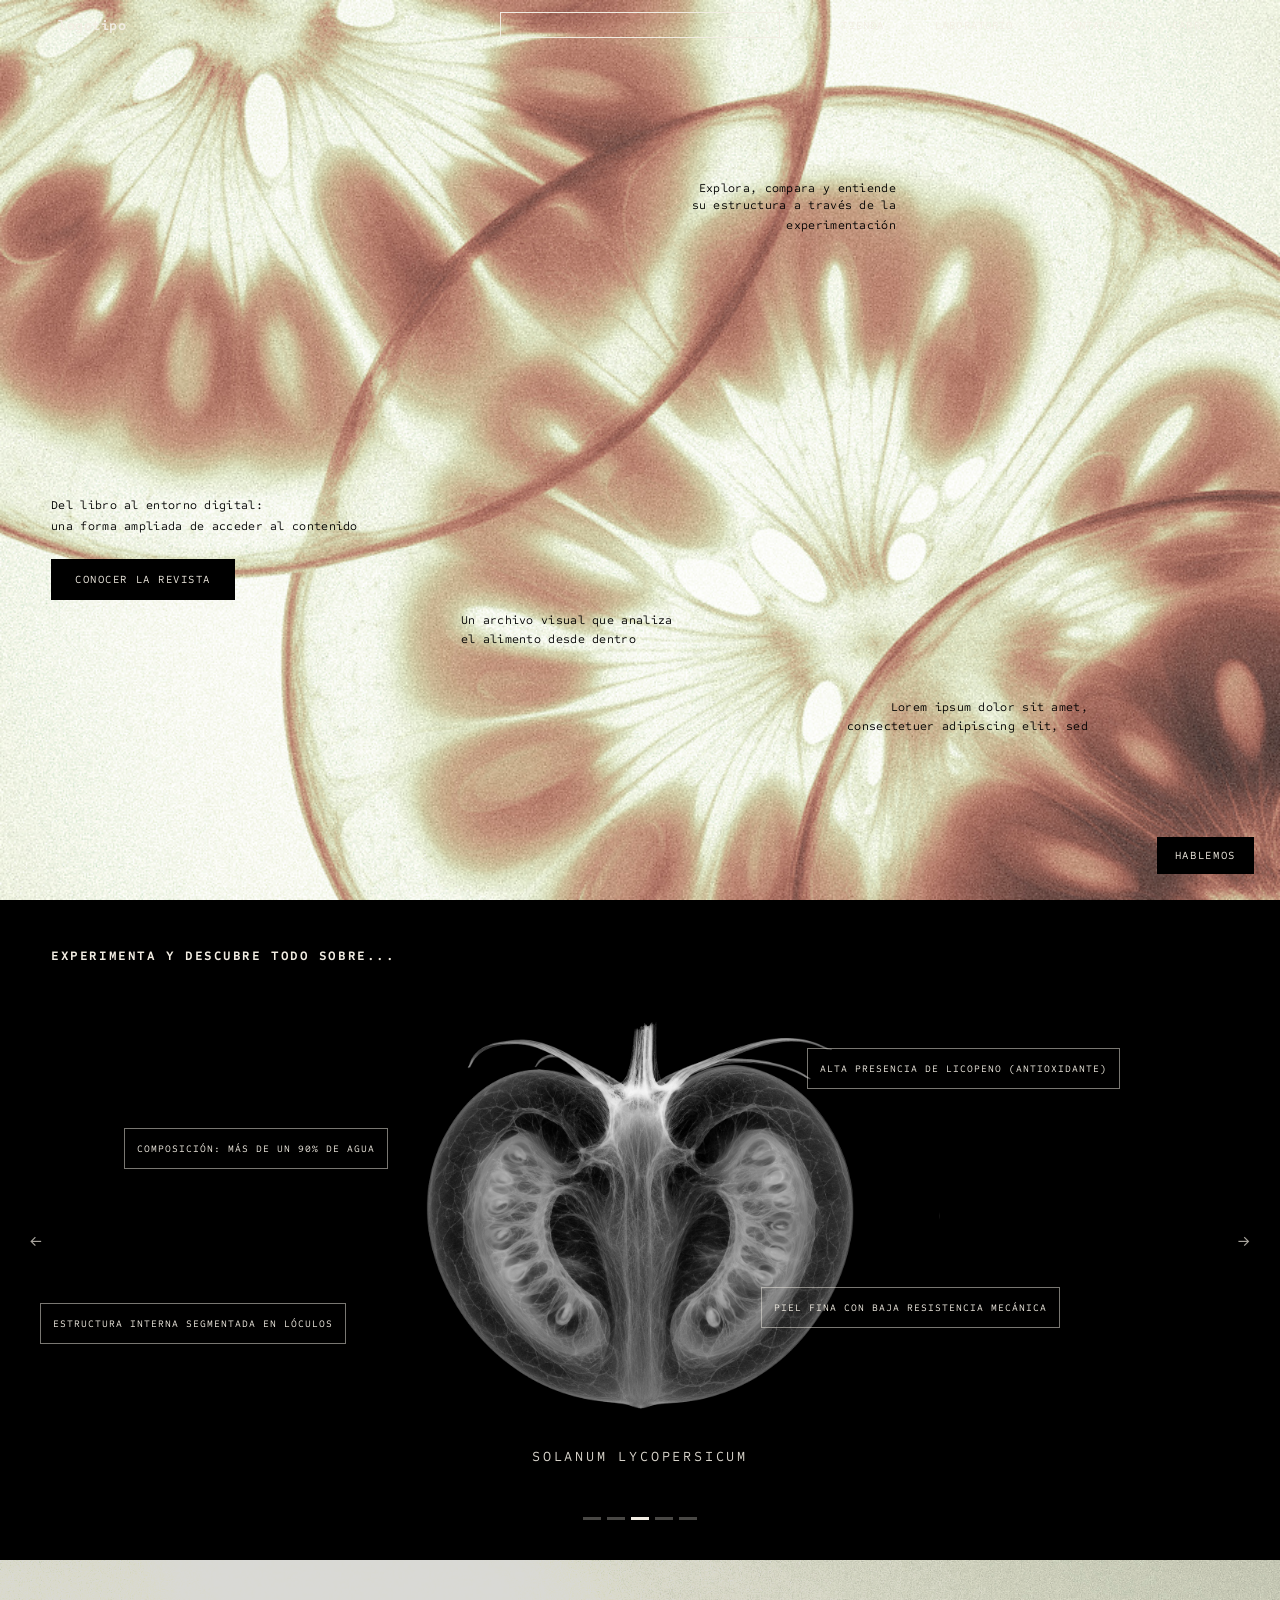
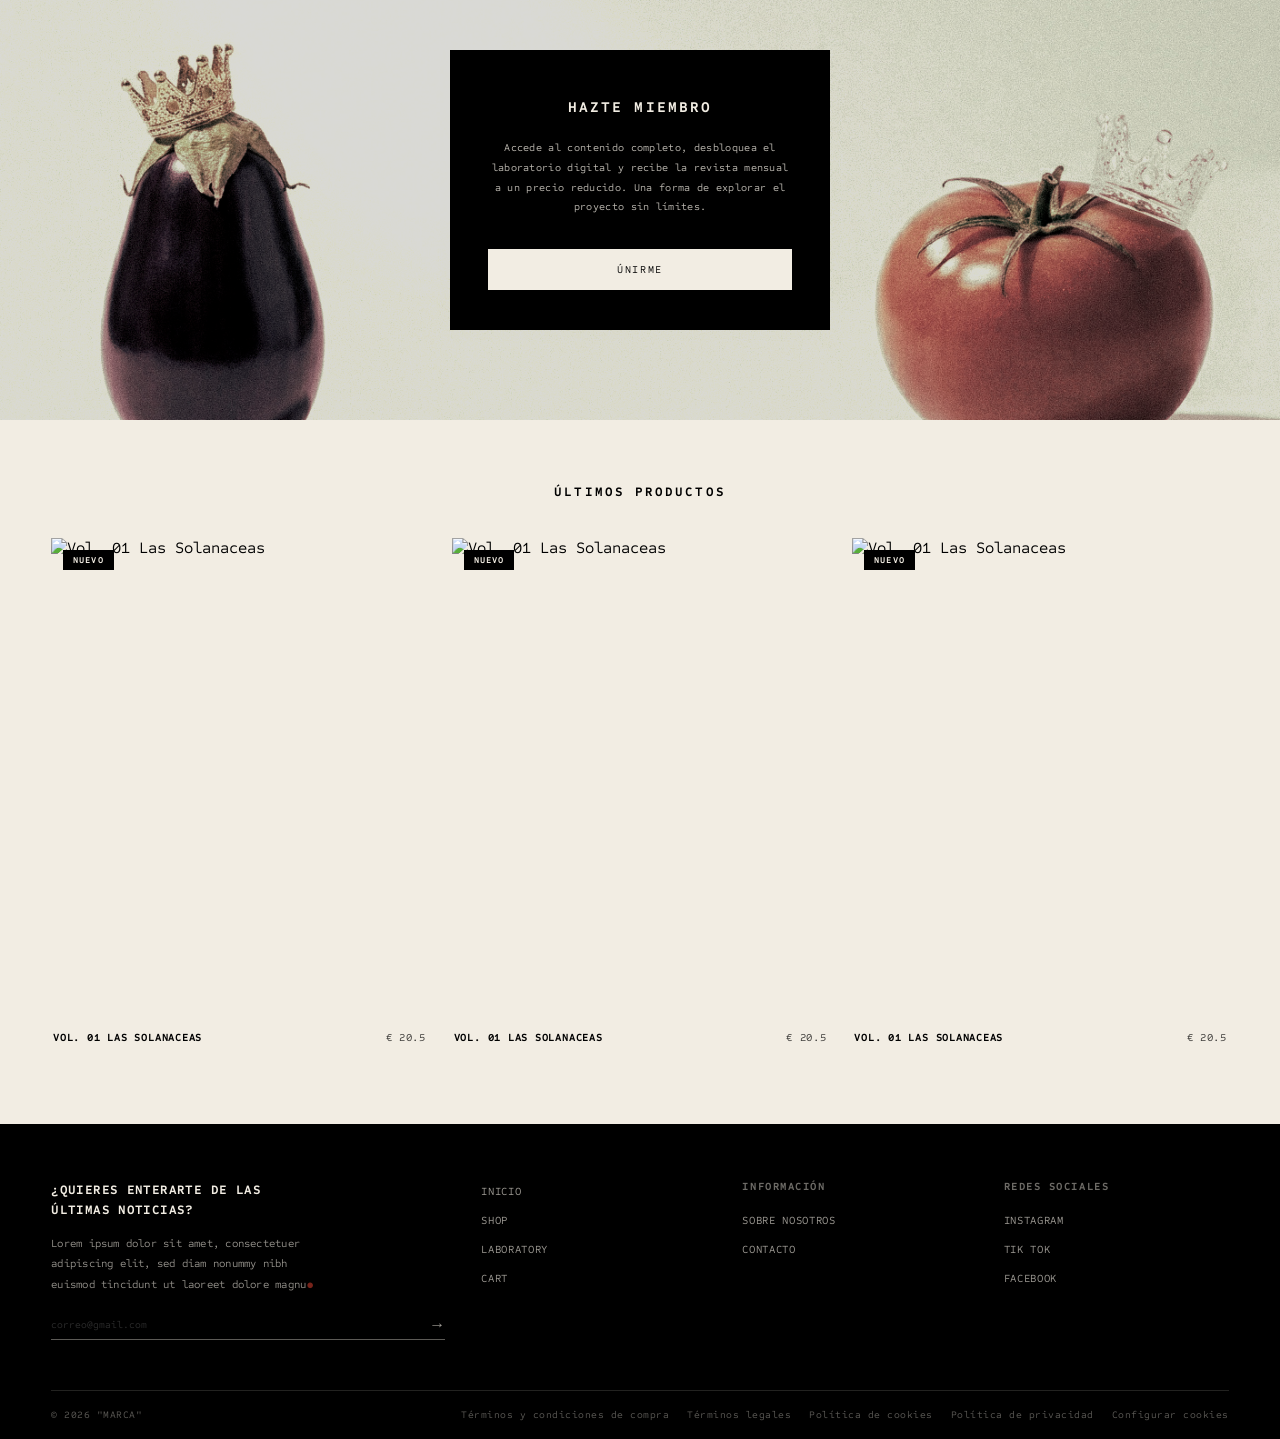
==== commit eb0cb0df: "Add initial implementation of website structure with navbar, product pages, and chat widget" ====
--- a/index.html
+++ b/index.html
@@ -26,7 +26,7 @@
 
     <ul class="nav-links">
 
-        <li><a href="tienda.html" class="nav-active">Tienda</a></li>
+        <li><a href="tienda.html" >Tienda</a></li>
         <li><a href="laboratorio.html">Laboratorio</a></li>
         <li><a href="contacto.html">Contacto</a></li>
         <li><a href="carro.html" class="cart-link">Carro</a></li>
--- a/CSS.css
+++ b/CSS.css
@@ -433,16 +433,16 @@
 .membership-bg {
     position: absolute;
     inset: 0;
-
-}
-
-
-.membership-bg img {position: absolute;
+}
+
+.membership-bg img {
+    position: absolute;
     inset: 0;
     width: 100%;
     height: 100%;
     object-fit: cover;
-    filter: sepia(0.2) brightness(0.85);}
+    filter: sepia(0.2) brightness(0.85);
+}
 
 
 
@@ -2089,3 +2089,1808 @@
         font-size: 10px;
     }
 }
+
+/* ════════════════════════════════════════
+   CARRO — estilos específicos
+   Hereda todo de CSS.css
+════════════════════════════════════════ */
+
+#carro-page {
+    padding: 110px 4% 80px;
+    background: var(--cream);
+    min-height: 80vh;
+}
+
+/* Título */
+.carro-titulo {
+    font-size: clamp(18px, 2.5vw, 26px);
+    font-weight: 700;
+    letter-spacing: 0.08em;
+    text-transform: uppercase;
+    margin-bottom: 48px;
+}
+
+/* ── Layout dos columnas ── */
+.carro-layout {
+    display: grid;
+    grid-template-columns: 1fr 320px;
+    gap: 48px;
+    align-items: start;
+}
+
+/* ── Separador ── */
+.carro-sep {
+    height: 1px;
+    background: rgba(0, 0, 0, 0.1);
+    margin: 0;
+}
+
+/* ── Cabecera tabla ── */
+.carro-tabla-header {
+    display: grid;
+    grid-template-columns: 2fr 1fr 1fr 1fr;
+    gap: 16px;
+    padding: 0 0 14px;
+    font-size: 9.5px;
+    letter-spacing: 0.14em;
+    text-transform: uppercase;
+    opacity: 0.45;
+}
+
+/* ── Item del carro ── */
+.carro-item {
+    display: grid;
+    grid-template-columns: 2fr 1fr 1fr 1fr;
+    gap: 16px;
+    align-items: center;
+    padding: 24px 0;
+}
+
+/* Producto: imagen + info */
+.carro-item-producto {
+    display: flex;
+    gap: 16px;
+    align-items: flex-start;
+}
+
+.carro-item-img {
+    width: 80px;
+    height: 80px;
+    flex-shrink: 0;
+    overflow: hidden;
+    background: #e8e2d6;
+}
+
+.carro-item-img img {
+    width: 100%;
+    height: 100%;
+    object-fit: cover;
+    display: block;
+}
+
+.carro-item-info {
+    display: flex;
+    flex-direction: column;
+    gap: 5px;
+}
+
+.carro-item-nombre {
+    font-size: 11px;
+    font-weight: 700;
+    letter-spacing: 0.06em;
+    text-transform: uppercase;
+}
+
+.carro-item-variante {
+    font-size: 10px;
+    letter-spacing: 0.04em;
+    opacity: 0.5;
+    text-transform: uppercase;
+}
+
+.carro-item-eliminar {
+    background: none;
+    border: none;
+    font-family: var(--mono);
+    font-size: 9px;
+    letter-spacing: 0.08em;
+    text-transform: uppercase;
+    color: var(--dark);
+    opacity: 0.4;
+    cursor: pointer;
+    padding: 0;
+    text-decoration: underline;
+    text-underline-offset: 3px;
+    margin-top: 4px;
+    transition: opacity 0.2s;
+}
+
+.carro-item-eliminar:hover {
+    opacity: 1;
+    color: var(--accent);
+}
+
+/* Precio y total */
+.carro-item-precio,
+.carro-item-total {
+    font-size: 11px;
+    letter-spacing: 0.04em;
+}
+
+.carro-item-total {
+    font-weight: 700;
+}
+
+/* Selector de cantidad */
+.carro-cantidad {
+    display: flex;
+    align-items: center;
+    gap: 0;
+    border: 1px solid rgba(0,0,0,0.15);
+    width: fit-content;
+}
+
+.carro-cant-btn {
+    background: none;
+    border: none;
+    font-family: var(--mono);
+    font-size: 14px;
+    color: var(--dark);
+    cursor: pointer;
+    padding: 6px 10px;
+    line-height: 1;
+    transition: background 0.15s;
+}
+
+.carro-cant-btn:hover {
+    background: rgba(0,0,0,0.05);
+}
+
+.carro-cant-num {
+    font-size: 11px;
+    letter-spacing: 0.06em;
+    min-width: 28px;
+    text-align: center;
+    padding: 6px 4px;
+    border-left: 1px solid rgba(0,0,0,0.12);
+    border-right: 1px solid rgba(0,0,0,0.12);
+}
+
+/* Enlace volver */
+.carro-seguir {
+    padding: 20px 0 0;
+}
+
+.carro-link-tienda {
+    font-size: 10px;
+    letter-spacing: 0.1em;
+    text-transform: uppercase;
+    color: var(--dark);
+    text-decoration: none;
+    opacity: 0.5;
+    transition: opacity 0.2s;
+}
+
+.carro-link-tienda:hover {
+    opacity: 1;
+}
+
+/* ── Columna resumen ── */
+.carro-resumen {
+    background: var(--dark);
+    color: var(--cream);
+    padding: 32px 28px;
+    display: flex;
+    flex-direction: column;
+    gap: 16px;
+    position: sticky;
+    top: calc(var(--nav-h) + 20px);
+}
+
+.carro-resumen-titulo {
+    font-size: 13px;
+    font-weight: 700;
+    letter-spacing: 0.12em;
+    text-transform: uppercase;
+}
+
+.carro-resumen-linea {
+    display: flex;
+    justify-content: space-between;
+    align-items: baseline;
+    font-size: 10.5px;
+    letter-spacing: 0.04em;
+}
+
+.carro-resumen-linea span:last-child {
+    opacity: 0.65;
+    text-align: right;
+    max-width: 55%;
+}
+
+.carro-resumen-total {
+    display: flex;
+    justify-content: space-between;
+    align-items: baseline;
+    font-size: 13px;
+    font-weight: 700;
+    letter-spacing: 0.06em;
+}
+
+/* Cupón */
+.carro-cupon {
+    display: flex;
+    flex-direction: column;
+    gap: 8px;
+}
+
+.carro-cupon-label {
+    font-size: 9.5px;
+    letter-spacing: 0.12em;
+    text-transform: uppercase;
+    opacity: 0.5;
+}
+
+.carro-cupon-row {
+    display: flex;
+    gap: 0;
+    border-bottom: 1px solid rgba(242, 237, 227, 0.3);
+}
+
+.carro-cupon-input {
+    flex: 1;
+    background: transparent;
+    border: none;
+    outline: none;
+    font-family: var(--mono);
+    font-size: 10px;
+    color: var(--cream);
+    padding: 6px 0;
+    letter-spacing: 0.04em;
+}
+
+.carro-cupon-input::placeholder {
+    opacity: 0.3;
+}
+
+.carro-cupon-btn {
+    background: none;
+    border: none;
+    font-family: var(--mono);
+    font-size: 10px;
+    letter-spacing: 0.1em;
+    text-transform: uppercase;
+    color: var(--cream);
+    cursor: pointer;
+    opacity: 0.6;
+    padding: 6px 0 6px 10px;
+    transition: opacity 0.2s;
+}
+
+.carro-cupon-btn:hover {
+    opacity: 1;
+}
+
+.carro-cupon-msg {
+    font-size: 9.5px;
+    letter-spacing: 0.04em;
+    min-height: 14px;
+}
+
+.carro-cupon-msg.ok  { color: #7ecb8f; }
+.carro-cupon-msg.err { color: var(--accent); }
+
+/* Botón tramitar */
+.carro-btn-tramitar {
+    display: block;
+    width: 100%;
+    background: var(--cream);
+    color: var(--dark);
+    font-family: var(--mono);
+    font-size: 11px;
+    letter-spacing: 0.14em;
+    text-transform: uppercase;
+    padding: 14px;
+    border: none;
+    cursor: pointer;
+    text-align: center;
+    margin-top: 4px;
+    transition: background 0.2s;
+}
+
+.carro-btn-tramitar:hover {
+    background: #e0d9c8;
+}
+
+.carro-aviso {
+    font-size: 9px;
+    letter-spacing: 0.03em;
+    opacity: 0.4;
+    line-height: 1.7;
+    text-align: center;
+}
+
+/* ── Estado vacío ── */
+.carro-vacio {
+    text-align: center;
+    padding: 80px 0;
+    display: flex;
+    flex-direction: column;
+    align-items: center;
+    gap: 28px;
+}
+
+.carro-vacio p {
+    font-size: 13px;
+    letter-spacing: 0.08em;
+    text-transform: uppercase;
+    opacity: 0.45;
+}
+
+/* ── Items eliminados (animación) ── */
+.carro-item.eliminando {
+    opacity: 0;
+    transform: translateX(20px);
+    transition: opacity 0.3s ease, transform 0.3s ease;
+}
+
+/* ── Responsive ── */
+@media (max-width: 900px) {
+    .carro-layout {
+        grid-template-columns: 1fr;
+        gap: 32px;
+    }
+
+    .carro-resumen {
+        position: static;
+    }
+}
+
+@media (max-width: 768px) {
+    #carro-page {
+        padding: 80px 3% 50px;
+    }
+
+    .carro-titulo {
+        font-size: clamp(15px, 5vw, 22px);
+        margin-bottom: 32px;
+    }
+
+    .carro-tabla-header {
+        display: none;
+    }
+
+    .carro-item {
+        grid-template-columns: 1fr;
+        gap: 12px;
+        padding: 20px 0;
+    }
+
+    .carro-item-precio {
+        display: none;
+    }
+
+    .carro-item-img {
+        width: 70px;
+        height: 70px;
+    }
+
+    .carro-resumen {
+        padding: 24px 20px;
+    }
+}
+
+@media (max-width: 480px) {
+    .carro-item-img {
+        width: 60px;
+        height: 60px;
+    }
+
+    .carro-item-nombre {
+        font-size: 10px;
+    }
+
+    .carro-resumen-titulo {
+        font-size: 12px;
+    }
+
+    .carro-btn-tramitar {
+        font-size: 10px;
+        padding: 12px;
+    }
+}
+/* ════════════════════════════════════════
+   PAGO — estilos específicos
+   Hereda todo de CSS.css
+════════════════════════════════════════ */
+
+#pago-page {
+    padding: 100px 4% 80px;
+    background: var(--cream);
+    min-height: 80vh;
+}
+
+/* ── Migas de pan ── */
+.pago-breadcrumb {
+    display: flex;
+    align-items: center;
+    gap: 10px;
+    font-size: 10px;
+    letter-spacing: 0.1em;
+    text-transform: uppercase;
+    margin-bottom: 48px;
+    opacity: 0.6;
+}
+
+.pago-breadcrumb a {
+    color: var(--dark);
+    text-decoration: none;
+    transition: opacity 0.2s;
+}
+
+.pago-breadcrumb a:hover {
+    opacity: 0.5;
+}
+
+.pago-breadcrumb-active {
+    font-weight: 700;
+    opacity: 1;
+    color: var(--dark);
+}
+
+.pago-breadcrumb-inactive {
+    opacity: 0.4;
+}
+
+/* ── Layout dos columnas ── */
+.pago-layout {
+    display: grid;
+    grid-template-columns: 1fr 360px;
+    gap: 56px;
+    align-items: start;
+}
+
+/* ── Separador ── */
+.pago-sep {
+    height: 1px;
+    background: rgba(0, 0, 0, 0.1);
+    margin: 4px 0;
+}
+
+/* ════════════════════
+   FORMULARIOS
+════════════════════ */
+.pago-formularios {
+    display: flex;
+    flex-direction: column;
+    gap: 32px;
+}
+
+/* Bloque de sección */
+.pago-bloque {
+    display: flex;
+    flex-direction: column;
+    gap: 28px;
+}
+
+.pago-bloque-titulo {
+    display: flex;
+    align-items: baseline;
+    gap: 14px;
+    font-size: 13px;
+    font-weight: 700;
+    letter-spacing: 0.1em;
+    text-transform: uppercase;
+}
+
+.pago-bloque-num {
+    font-size: 10px;
+    letter-spacing: 0.16em;
+    opacity: 0.35;
+    font-weight: 400;
+}
+
+/* Contenedor de campos */
+.pago-campos {
+    display: flex;
+    flex-direction: column;
+    gap: 22px;
+}
+
+/* Fila de dos campos */
+.pago-fila-dos {
+    display: grid;
+    grid-template-columns: 1fr 1fr;
+    gap: 24px;
+}
+
+/* Fila de tres campos */
+.pago-fila-tres {
+    display: grid;
+    grid-template-columns: 1fr 1fr 1fr;
+    gap: 20px;
+}
+
+/* Campo individual */
+.pago-campo {
+    display: flex;
+    flex-direction: column;
+    gap: 6px;
+    position: relative;
+}
+
+.pago-campo label {
+    font-size: 9.5px;
+    letter-spacing: 0.14em;
+    text-transform: uppercase;
+    opacity: 0.45;
+    transition: opacity 0.2s;
+}
+
+.pago-campo:focus-within label {
+    opacity: 0.9;
+}
+
+.pago-campo input,
+.pago-campo select {
+    background: transparent;
+    border: none;
+    outline: none;
+    font-family: var(--mono);
+    font-size: 12px;
+    color: var(--dark);
+    padding: 6px 0;
+    letter-spacing: 0.04em;
+    width: 100%;
+    -webkit-appearance: none;
+    appearance: none;
+}
+
+.pago-campo select {
+    cursor: pointer;
+    background-image: url("data:image/svg+xml,%3Csvg xmlns='http://www.w3.org/2000/svg' width='10' height='6' viewBox='0 0 10 6'%3E%3Cpath d='M0 0l5 6 5-6z' fill='rgba(0,0,0,0.4)'/%3E%3C/svg%3E");
+    background-repeat: no-repeat;
+    background-position: right 4px center;
+    padding-right: 20px;
+}
+
+.pago-campo input::placeholder {
+    opacity: 0;
+}
+
+.pago-campo-line {
+    height: 1px;
+    background: rgba(0, 0, 0, 0.15);
+    transition: background 0.2s, transform 0.2s;
+    transform-origin: left;
+}
+
+.pago-campo:focus-within .pago-campo-line {
+    background: var(--dark);
+}
+
+/* Campo con error */
+.pago-campo.error .pago-campo-line {
+    background: var(--accent);
+}
+
+.pago-campo.error label {
+    color: var(--accent);
+    opacity: 0.9;
+}
+
+.pago-campo .pago-error-msg {
+    font-size: 9px;
+    letter-spacing: 0.06em;
+    color: var(--accent);
+    opacity: 0;
+    height: 0;
+    overflow: hidden;
+    transition: opacity 0.2s, height 0.2s;
+}
+
+.pago-campo.error .pago-error-msg {
+    opacity: 1;
+    height: 14px;
+}
+
+/* ── Botón y volver ── */
+.pago-accion {
+    display: flex;
+    flex-direction: column;
+    gap: 16px;
+    padding-top: 8px;
+}
+
+.pago-btn-realizar {
+    display: block;
+    width: 100%;
+    background: var(--dark);
+    color: var(--cream);
+    font-family: var(--mono);
+    font-size: 12px;
+    letter-spacing: 0.16em;
+    text-transform: uppercase;
+    padding: 16px;
+    border: 2px solid var(--dark);
+    cursor: pointer;
+    text-align: center;
+    transition: background 0.2s, color 0.2s;
+}
+
+.pago-btn-realizar:hover {
+    background: transparent;
+    color: var(--dark);
+}
+
+.pago-btn-realizar:disabled {
+    opacity: 0.5;
+    cursor: not-allowed;
+}
+
+.pago-volver {
+    font-size: 10px;
+    letter-spacing: 0.1em;
+    text-transform: uppercase;
+    color: var(--dark);
+    text-decoration: none;
+    opacity: 0.4;
+    text-align: center;
+    transition: opacity 0.2s;
+}
+
+.pago-volver:hover {
+    opacity: 0.9;
+}
+
+/* ════════════════════
+   RESUMEN LATERAL
+════════════════════ */
+.pago-resumen {
+    background: var(--dark);
+    color: var(--cream);
+    padding: 32px 28px;
+    display: flex;
+    flex-direction: column;
+    gap: 16px;
+    position: sticky;
+    top: calc(var(--nav-h) + 20px);
+}
+
+.pago-resumen-titulo {
+    font-size: 13px;
+    font-weight: 700;
+    letter-spacing: 0.12em;
+    text-transform: uppercase;
+}
+
+/* Items del resumen */
+.pago-resumen-items {
+    display: flex;
+    flex-direction: column;
+    gap: 16px;
+}
+
+.pago-resumen-item {
+    display: grid;
+    grid-template-columns: 52px 1fr auto;
+    gap: 12px;
+    align-items: center;
+}
+
+.pago-resumen-item-img {
+    position: relative;
+    width: 52px;
+    height: 52px;
+    overflow: hidden;
+    background: rgba(242,237,227,0.08);
+    flex-shrink: 0;
+}
+
+.pago-resumen-item-img img {
+    width: 100%;
+    height: 100%;
+    object-fit: cover;
+    display: block;
+}
+
+/* Badge cantidad */
+.pago-resumen-cant {
+    position: absolute;
+    top: -6px;
+    right: -6px;
+    background: var(--accent);
+    color: var(--cream);
+    font-size: 9px;
+    font-weight: 700;
+    width: 18px;
+    height: 18px;
+    border-radius: 50%;
+    display: flex;
+    align-items: center;
+    justify-content: center;
+    letter-spacing: 0;
+}
+
+.pago-resumen-item-info {
+    display: flex;
+    flex-direction: column;
+    gap: 3px;
+}
+
+.pago-resumen-item-nombre {
+    font-size: 10px;
+    font-weight: 700;
+    letter-spacing: 0.06em;
+    text-transform: uppercase;
+}
+
+.pago-resumen-item-var {
+    font-size: 9px;
+    letter-spacing: 0.04em;
+    opacity: 0.45;
+    text-transform: uppercase;
+}
+
+.pago-resumen-item-precio {
+    font-size: 10.5px;
+    letter-spacing: 0.04em;
+    white-space: nowrap;
+}
+
+/* Cupón en resumen */
+.pago-resumen-cupon {
+    display: flex;
+    flex-direction: column;
+    gap: 6px;
+}
+
+.pago-cupon-row {
+    display: flex;
+    border-bottom: 1px solid rgba(242, 237, 227, 0.25);
+    gap: 0;
+}
+
+.pago-cupon-input {
+    flex: 1;
+    background: transparent;
+    border: none;
+    outline: none;
+    font-family: var(--mono);
+    font-size: 10px;
+    color: var(--cream);
+    padding: 6px 0;
+    letter-spacing: 0.04em;
+}
+
+.pago-cupon-input::placeholder {
+    opacity: 0.3;
+}
+
+.pago-cupon-btn {
+    background: none;
+    border: none;
+    font-family: var(--mono);
+    font-size: 10px;
+    letter-spacing: 0.1em;
+    text-transform: uppercase;
+    color: var(--cream);
+    cursor: pointer;
+    opacity: 0.55;
+    padding: 6px 0 6px 12px;
+    transition: opacity 0.2s;
+}
+
+.pago-cupon-btn:hover {
+    opacity: 1;
+}
+
+.pago-cupon-msg {
+    font-size: 9px;
+    letter-spacing: 0.04em;
+    min-height: 13px;
+}
+
+.pago-cupon-msg.ok  { color: #7ecb8f; }
+.pago-cupon-msg.err { color: var(--accent); }
+
+/* Líneas de totales */
+.pago-resumen-linea {
+    display: flex;
+    justify-content: space-between;
+    align-items: baseline;
+    font-size: 10.5px;
+    letter-spacing: 0.04em;
+}
+
+.pago-resumen-linea span:last-child {
+    opacity: 0.6;
+}
+
+.pago-resumen-total {
+    display: flex;
+    justify-content: space-between;
+    align-items: baseline;
+    font-size: 14px;
+    font-weight: 700;
+    letter-spacing: 0.06em;
+}
+
+/* ════════════════════
+   MODAL CONFIRMACIÓN
+════════════════════ */
+.pago-modal {
+    position: fixed;
+    inset: 0;
+    z-index: 500;
+    background: rgba(0, 0, 0, 0.72);
+    display: flex;
+    align-items: center;
+    justify-content: center;
+    opacity: 0;
+    pointer-events: none;
+    transition: opacity 0.4s ease;
+    padding: 20px;
+}
+
+.pago-modal.visible {
+    opacity: 1;
+    pointer-events: all;
+}
+
+.pago-modal-card {
+    background: var(--cream);
+    color: var(--dark);
+    padding: 60px 52px 52px;
+    text-align: center;
+    max-width: 460px;
+    width: 100%;
+    transform: translateY(30px) scale(0.97);
+    transition: transform 0.4s ease;
+    display: flex;
+    flex-direction: column;
+    align-items: center;
+    gap: 18px;
+}
+
+.pago-modal.visible .pago-modal-card {
+    transform: translateY(0) scale(1);
+}
+
+/* Icono check animado */
+.pago-modal-check {
+    width: 56px;
+    height: 56px;
+    border: 2px solid var(--dark);
+    border-radius: 50%;
+    display: flex;
+    align-items: center;
+    justify-content: center;
+    font-size: 22px;
+    font-weight: 700;
+    animation: checkIn 0.5s ease 0.3s both;
+}
+
+@keyframes checkIn {
+    from { transform: scale(0); opacity: 0; }
+    to   { transform: scale(1); opacity: 1; }
+}
+
+.pago-modal-titulo {
+    font-size: clamp(16px, 2.5vw, 22px);
+    font-weight: 700;
+    letter-spacing: 0.06em;
+    text-transform: uppercase;
+    line-height: 1.4;
+}
+
+.pago-modal-texto {
+    font-size: 11px;
+    line-height: 1.85;
+    letter-spacing: 0.03em;
+    opacity: 0.6;
+}
+
+/* Referencia del pedido */
+.pago-modal-ref {
+    display: flex;
+    flex-direction: column;
+    gap: 4px;
+    border: 1px solid rgba(0,0,0,0.1);
+    padding: 14px 28px;
+    width: 100%;
+}
+
+.pago-modal-ref-label {
+    font-size: 9px;
+    letter-spacing: 0.16em;
+    text-transform: uppercase;
+    opacity: 0.4;
+}
+
+.pago-modal-ref-num {
+    font-size: 14px;
+    font-weight: 700;
+    letter-spacing: 0.14em;
+}
+
+/* Botón volver al inicio */
+.pago-modal-btn {
+    display: inline-block;
+    background: var(--dark);
+    color: var(--cream);
+    font-family: var(--mono);
+    font-size: 11px;
+    letter-spacing: 0.14em;
+    text-transform: uppercase;
+    padding: 14px 32px;
+    text-decoration: none;
+    border: 2px solid var(--dark);
+    cursor: pointer;
+    margin-top: 6px;
+    width: 100%;
+    text-align: center;
+    transition: background 0.2s, color 0.2s;
+}
+
+.pago-modal-btn:hover {
+    background: transparent;
+    color: var(--dark);
+}
+
+/* ── Responsive ── */
+@media (max-width: 960px) {
+    .pago-layout {
+        grid-template-columns: 1fr;
+        gap: 36px;
+    }
+
+    .pago-resumen {
+        position: static;
+        order: -1;
+    }
+}
+
+@media (max-width: 768px) {
+    #pago-page {
+        padding: 80px 3% 50px;
+    }
+
+    .pago-fila-tres {
+        grid-template-columns: 1fr 1fr;
+    }
+
+    .pago-fila-tres .pago-campo:last-child {
+        grid-column: 1 / 3;
+    }
+
+    .pago-modal-card {
+        padding: 44px 28px 36px;
+    }
+}
+
+@media (max-width: 480px) {
+    .pago-fila-dos {
+        grid-template-columns: 1fr;
+    }
+
+    .pago-fila-tres {
+        grid-template-columns: 1fr;
+    }
+
+    .pago-fila-tres .pago-campo:last-child {
+        grid-column: 1;
+    }
+
+    .pago-breadcrumb {
+        font-size: 9px;
+        gap: 7px;
+    }
+
+    .pago-bloque-titulo {
+        font-size: 12px;
+    }
+
+    .pago-modal-card {
+        padding: 36px 22px 30px;
+    }
+
+    .pago-modal-titulo {
+        font-size: 16px;
+    }
+}
+
+/* ════════════════════════════════════════
+   PRODUCTO — estilos específicos
+   Hereda todo de CSS.css
+════════════════════════════════════════ */
+
+#producto-page {
+    background: var(--cream);
+    overflow: hidden;
+}
+
+/* ── Layout principal ── */
+.prod-layout {
+    position: relative;
+    width: 100%;
+    min-height: 100vh;
+    padding-top: var(--nav-h);
+    display: flex;
+    align-items: flex-start;
+}
+
+/* ════════════════════
+   GALERÍA FLOTANTE
+════════════════════ */
+.prod-galeria {
+    position: relative;
+    width: 58%;
+    min-height: 100vh;
+    flex-shrink: 0;
+    overflow: visible;
+}
+
+/* Imagen flotante individual */
+.prod-img-float {
+    position: absolute;
+    overflow: hidden;
+    will-change: transform;
+    /* La animación base se aplica via JS, aquí solo la transición suave */
+}
+
+.prod-img-float img {
+    width: 100%;
+    height: 100%;
+    object-fit: cover;
+    display: block;
+}
+
+/* Imágenes laterales derechas que sobresalen */
+.prod-img-right-1,
+.prod-img-right-2 {
+    position: absolute;
+    overflow: hidden;
+}
+
+/* ════════════════════
+   CARD DE PRODUCTO
+════════════════════ */
+.prod-card {
+    position: sticky;
+    top: calc(var(--nav-h) + 24px);
+    width: 42%;
+    flex-shrink: 0;
+    background: rgba(40, 38, 35, 0.92);
+    color: var(--cream);
+    padding: 36px 32px 32px;
+    display: flex;
+    flex-direction: column;
+    gap: 0;
+    max-height: calc(100vh - var(--nav-h) - 48px);
+    overflow-y: auto;
+    /* Ocultar scrollbar pero mantener funcionalidad */
+    scrollbar-width: none;
+    -ms-overflow-style: none;
+}
+
+.prod-card::-webkit-scrollbar {
+    display: none;
+}
+
+/* Cabecera */
+.prod-card-header {
+    display: flex;
+    justify-content: space-between;
+    align-items: flex-start;
+    margin-bottom: 24px;
+    gap: 12px;
+}
+
+.prod-titulo {
+    font-size: clamp(18px, 2.2vw, 26px);
+    font-weight: 700;
+    letter-spacing: 0.06em;
+    text-transform: uppercase;
+    line-height: 1.25;
+    color: var(--cream);
+}
+
+.prod-precio {
+    font-size: 13px;
+    letter-spacing: 0.06em;
+    color: var(--cream);
+    opacity: 0.7;
+    white-space: nowrap;
+    padding-top: 4px;
+}
+
+/* ── Descripción colapsable ── */
+.prod-desc-bloque {
+    margin-bottom: 20px;
+}
+
+.prod-desc-header {
+    display: flex;
+    justify-content: space-between;
+    align-items: center;
+    cursor: pointer;
+    padding: 10px 0 8px;
+    transition: opacity 0.2s;
+}
+
+.prod-desc-header:hover {
+    opacity: 0.7;
+}
+
+.prod-desc-label {
+    font-size: 10px;
+    letter-spacing: 0.14em;
+    text-transform: uppercase;
+    text-decoration: underline;
+    text-underline-offset: 3px;
+    color: var(--cream);
+}
+
+.prod-desc-icono {
+    font-size: 11px;
+    letter-spacing: 0.08em;
+    color: var(--cream);
+    opacity: 0.6;
+    font-weight: 400;
+    transition: transform 0.25s;
+}
+
+.prod-desc-icono.open {
+    transform: rotate(45deg);
+}
+
+.prod-desc-sep {
+    height: 1px;
+    background: rgba(242, 237, 227, 0.2);
+    margin-bottom: 0;
+}
+
+.prod-desc-body {
+    overflow: hidden;
+    max-height: 0;
+    transition: max-height 0.4s ease, padding 0.3s ease;
+}
+
+.prod-desc-body.open {
+    max-height: 300px;
+    padding-top: 14px;
+    padding-bottom: 4px;
+}
+
+.prod-desc-body p {
+    font-size: 10.5px;
+    line-height: 1.85;
+    letter-spacing: 0.03em;
+    color: var(--cream);
+    opacity: 0.72;
+}
+
+/* ── Especificaciones ── */
+.prod-specs {
+    display: flex;
+    flex-direction: column;
+    gap: 0;
+    margin-bottom: 28px;
+}
+
+.prod-spec-item {
+    padding: 13px 0 0;
+}
+
+.prod-spec-item span {
+    font-size: 10.5px;
+    letter-spacing: 0.1em;
+    text-transform: uppercase;
+    color: var(--cream);
+    opacity: 0.75;
+    display: block;
+    margin-bottom: 13px;
+}
+
+.prod-spec-sep {
+    height: 1px;
+    background: rgba(242, 237, 227, 0.18);
+}
+
+/* ── Botón añadir al carrito ── */
+.prod-btn-carrito {
+    display: block;
+    width: 100%;
+    background: var(--cream);
+    color: var(--dark);
+    font-family: var(--mono);
+    font-size: 11px;
+    letter-spacing: 0.16em;
+    text-transform: uppercase;
+    padding: 15px 16px;
+    border: 2px solid var(--cream);
+    cursor: pointer;
+    text-align: center;
+    margin-top: auto;
+    transition: background 0.2s, color 0.2s, border-color 0.2s;
+}
+
+.prod-btn-carrito:hover {
+    background: transparent;
+    color: var(--cream);
+}
+
+.prod-btn-carrito.added {
+    background: transparent;
+    color: var(--cream);
+    border-color: rgba(242,237,227,0.5);
+}
+
+/* ── Toast confirmación ── */
+.prod-toast {
+    position: fixed;
+    bottom: 90px;
+    left: 50%;
+    transform: translateX(-50%) translateY(12px);
+    background: var(--dark);
+    color: var(--cream);
+    font-family: var(--mono);
+    font-size: 10px;
+    letter-spacing: 0.12em;
+    text-transform: uppercase;
+    padding: 12px 24px;
+    border: 1px solid rgba(242,237,227,0.2);
+    opacity: 0;
+    pointer-events: none;
+    transition: opacity 0.3s ease, transform 0.3s ease;
+    z-index: 400;
+    white-space: nowrap;
+}
+
+.prod-toast.visible {
+    opacity: 1;
+    transform: translateX(-50%) translateY(0);
+}
+
+/* ── Responsive ── */
+@media (max-width: 900px) {
+    .prod-layout {
+        flex-direction: column;
+        min-height: auto;
+    }
+
+    .prod-galeria {
+        width: 100%;
+        min-height: 60vw;
+        height: 70vw;
+    }
+
+    .prod-card {
+        position: static;
+        width: 100%;
+        max-height: none;
+        border-radius: 0;
+    }
+
+    .prod-img-right-1,
+    .prod-img-right-2 {
+        display: none;
+    }
+}
+
+@media (max-width: 600px) {
+    .prod-card {
+        padding: 28px 20px 24px;
+    }
+
+    .prod-titulo {
+        font-size: 20px;
+    }
+
+    .prod-galeria {
+        height: 80vw;
+    }
+}
+
+/* ════════════════════════════════════════
+   LABORATORIO — Login + Interior
+   Hereda todo de CSS.css
+════════════════════════════════════════ */
+
+
+/* ══════════════════════
+   PÁGINA DE LOGIN
+══════════════════════ */
+
+#lab-hero {
+    position: relative;
+    width: 100%;
+    height: 100vh;
+    min-height: 600px;
+    display: flex;
+    align-items: center;
+    justify-content: center;
+    overflow: hidden;
+}
+
+/* Fondo */
+.lab-hero-bg {
+    position: absolute;
+    inset: 0;
+    background: linear-gradient(
+            140deg,
+            #c9bc96 0%,
+            #a89870 30%,
+            #7a6840 60%,
+            #5a4820 100%
+    );
+    filter: brightness(0.75);
+}
+
+/* Imagen real de fondo — descomentar cuando tengas la imagen */
+.lab-hero-bg-img {
+    position: absolute;
+    inset: 0;
+    width: 100%;
+    height: 100%;
+    object-fit: cover;
+    filter: brightness(0.72) sepia(0.15);
+}
+
+/* ── Card de login ── */
+.lab-login-card {
+    position: relative;
+    z-index: 2;
+    background: rgba(22, 20, 16, 0.88);
+    color: var(--cream);
+    width: min(520px, 88%);
+    padding: 48px 44px 40px;
+    display: flex;
+    flex-direction: column;
+    gap: 20px;
+    backdrop-filter: blur(4px);
+}
+
+.lab-login-titulo {
+    font-size: clamp(16px, 2.2vw, 22px);
+    font-weight: 700;
+    letter-spacing: 0.1em;
+    text-transform: uppercase;
+    line-height: 1.35;
+    text-align: center;
+    color: var(--cream);
+    margin-bottom: 8px;
+}
+
+/* Campos */
+.lab-login-campos {
+    display: flex;
+    flex-direction: column;
+    gap: 14px;
+}
+
+.lab-campo-wrap {
+    position: relative;
+    display: flex;
+    align-items: center;
+    border: 1px solid rgba(242, 237, 227, 0.45);
+    transition: border-color 0.2s;
+}
+
+.lab-campo-wrap:focus-within {
+    border-color: rgba(242, 237, 227, 0.9);
+}
+
+.lab-campo-wrap.error {
+    border-color: var(--accent);
+}
+
+.lab-input {
+    width: 100%;
+    background: transparent;
+    border: none;
+    outline: none;
+    font-family: var(--mono);
+    font-size: 11px;
+    letter-spacing: 0.12em;
+    text-transform: uppercase;
+    color: var(--cream);
+    padding: 16px 18px;
+}
+
+.lab-input::placeholder {
+    color: rgba(242, 237, 227, 0.45);
+    text-transform: uppercase;
+    letter-spacing: 0.12em;
+}
+
+/* Botón ojo contraseña */
+.lab-pass-toggle {
+    background: none;
+    border: none;
+    color: rgba(242, 237, 227, 0.45);
+    cursor: pointer;
+    padding: 0 14px 0 0;
+    display: flex;
+    align-items: center;
+    transition: color 0.2s;
+    flex-shrink: 0;
+}
+
+.lab-pass-toggle:hover {
+    color: var(--cream);
+}
+
+/* Mensaje de error */
+.lab-error-msg {
+    font-size: 9.5px;
+    letter-spacing: 0.08em;
+    color: var(--accent);
+    min-height: 14px;
+    text-transform: uppercase;
+}
+
+/* Enlace olvidaste contraseña */
+.lab-olvidaste {
+    font-size: 9.5px;
+    letter-spacing: 0.1em;
+    text-transform: uppercase;
+    color: var(--cream);
+    opacity: 0.4;
+    text-decoration: none;
+    text-align: right;
+    margin-top: -8px;
+    transition: opacity 0.2s;
+}
+
+.lab-olvidaste:hover {
+    opacity: 0.8;
+}
+
+/* Botón principal */
+.lab-btn-entrar {
+    display: block;
+    width: 100%;
+    background: var(--cream);
+    color: var(--dark);
+    font-family: var(--mono);
+    font-size: 11px;
+    letter-spacing: 0.2em;
+    text-transform: uppercase;
+    padding: 16px;
+    border: 2px solid var(--cream);
+    cursor: pointer;
+    text-align: center;
+    transition: background 0.2s, color 0.2s;
+    margin-top: 4px;
+}
+
+.lab-btn-entrar:hover {
+    background: transparent;
+    color: var(--cream);
+}
+
+.lab-btn-entrar:disabled {
+    opacity: 0.5;
+    cursor: not-allowed;
+}
+
+/* Enlace sin cuenta */
+.lab-sin-cuenta {
+    font-size: 9.5px;
+    letter-spacing: 0.08em;
+    text-align: center;
+    color: var(--cream);
+    opacity: 0.5;
+    text-transform: uppercase;
+}
+
+.lab-link-membresia {
+    color: var(--cream);
+    text-decoration: none;
+    opacity: 1;
+    font-weight: 700;
+    transition: opacity 0.2s;
+}
+
+.lab-link-membresia:hover {
+    opacity: 0.7;
+}
+
+
+/* ══════════════════════
+   INTERIOR LABORATORIO
+══════════════════════ */
+
+#lab-interior {
+    padding: calc(var(--nav-h) + 48px) 4% 80px;
+    background: var(--cream);
+    min-height: 80vh;
+}
+
+/* Cabecera interior */
+.lab-int-header {
+    display: flex;
+    justify-content: space-between;
+    align-items: flex-end;
+    margin-bottom: 32px;
+    gap: 24px;
+}
+
+.lab-int-bienvenida {
+    font-size: 10px;
+    letter-spacing: 0.16em;
+    text-transform: uppercase;
+    opacity: 0.45;
+    margin-bottom: 10px;
+}
+
+.lab-int-titulo {
+    font-size: clamp(20px, 3vw, 32px);
+    font-weight: 700;
+    letter-spacing: 0.06em;
+    text-transform: uppercase;
+    line-height: 1.25;
+}
+
+.lab-int-header-meta {
+    display: flex;
+    flex-direction: column;
+    align-items: flex-end;
+    gap: 6px;
+}
+
+.lab-int-badge {
+    background: var(--dark);
+    color: var(--cream);
+    font-size: 9px;
+    font-weight: 700;
+    letter-spacing: 0.14em;
+    text-transform: uppercase;
+    padding: 5px 12px;
+}
+
+.lab-int-acceso {
+    font-size: 9px;
+    letter-spacing: 0.1em;
+    text-transform: uppercase;
+    opacity: 0.4;
+}
+
+/* Separador */
+.lab-int-sep {
+    height: 1px;
+    background: rgba(0, 0, 0, 0.1);
+    margin-bottom: 40px;
+}
+
+/* ── Grid de contenidos ── */
+.lab-int-grid {
+    display: grid;
+    grid-template-columns: repeat(3, 1fr);
+    grid-template-rows: auto auto;
+    gap: 20px;
+}
+
+/* Card grande ocupa 1 columna y 2 filas */
+.lab-int-card-grande {
+    grid-column: 1;
+    grid-row: 1 / 3;
+}
+
+/* Cards medias */
+.lab-int-card-medio {
+    grid-column: span 1;
+}
+
+/* Card exclusivo ocupa 1 columna */
+.lab-int-card-exclusivo {
+    grid-column: span 1;
+    background: var(--dark);
+    color: var(--cream);
+}
+
+/* Card base */
+.lab-int-card {
+    display: flex;
+    flex-direction: column;
+    gap: 0;
+    overflow: hidden;
+    cursor: pointer;
+}
+
+.lab-int-card:hover .lab-int-card-img img {
+    transform: scale(1.04);
+}
+
+/* Imagen de la card */
+.lab-int-card-img {
+    position: relative;
+    overflow: hidden;
+    flex-shrink: 0;
+}
+
+.lab-int-card-img img {
+    width: 100%;
+    height: 100%;
+    object-fit: cover;
+    display: block;
+    transition: transform 0.5s ease;
+}
+
+/* Overlay con categoría */
+.lab-int-card-overlay {
+    position: absolute;
+    top: 12px;
+    left: 12px;
+}
+
+.lab-int-card-categoria {
+    background: var(--dark);
+    color: var(--cream);
+    font-size: 9px;
+    font-weight: 700;
+    letter-spacing: 0.12em;
+    text-transform: uppercase;
+    padding: 4px 10px;
+}
+
+/* Info debajo de imagen */
+.lab-int-card-info {
+    padding: 16px 0 8px;
+    display: flex;
+    flex-direction: column;
+    gap: 8px;
+}
+
+.lab-int-card-titulo {
+    font-size: 12px;
+    font-weight: 700;
+    letter-spacing: 0.08em;
+    text-transform: uppercase;
+    line-height: 1.3;
+}
+
+.lab-int-card-desc {
+    font-size: 10px;
+    line-height: 1.75;
+    letter-spacing: 0.03em;
+    opacity: 0.55;
+}
+
+.lab-int-card-link {
+    font-size: 10px;
+    letter-spacing: 0.1em;
+    text-transform: uppercase;
+    color: var(--dark);
+    text-decoration: none;
+    font-weight: 700;
+    transition: opacity 0.2s;
+    margin-top: 4px;
+}
+
+.lab-int-card-link:hover {
+    opacity: 0.5;
+}
+
+/* Card exclusivo — interior oscuro */
+.lab-int-exclusivo-inner {
+    padding: 32px 28px;
+    display: flex;
+    flex-direction: column;
+    gap: 14px;
+    height: 100%;
+}
+
+.lab-int-exclusivo-tag {
+    font-size: 9px;
+    letter-spacing: 0.14em;
+    text-transform: uppercase;
+    opacity: 0.45;
+    color: var(--cream);
+}
+
+.lab-int-card-exclusivo .lab-int-card-titulo {
+    color: var(--cream);
+    font-size: 15px;
+}
+
+.lab-int-card-exclusivo .lab-int-card-desc {
+    color: var(--cream);
+    opacity: 0.6;
+}
+
+.lab-int-card-link-inv {
+    color: var(--cream);
+    border: 1px solid rgba(242,237,227,0.4);
+    padding: 12px 16px;
+    text-align: center;
+    margin-top: auto;
+    transition: background 0.2s, border-color 0.2s;
+}
+
+.lab-int-card-link-inv:hover {
+    background: rgba(242,237,227,0.08);
+    border-color: var(--cream);
+    opacity: 1;
+}
+
+/* Botón logout en navbar */
+.lab-logout-btn {
+    background: none;
+    border: none;
+    font-family: var(--mono);
+    font-size: 11px;
+    letter-spacing: 0.1em;
+    text-transform: uppercase;
+    color: inherit;
+    cursor: pointer;
+    opacity: 0.5;
+    transition: opacity 0.2s;
+    padding: 0;
+}
+
+.lab-logout-btn:hover {
+    opacity: 1;
+}
+
+/* ── Responsive ── */
+@media (max-width: 900px) {
+    .lab-int-grid {
+        grid-template-columns: repeat(2, 1fr);
+    }
+
+    .lab-int-card-grande {
+        grid-column: 1 / 3;
+        grid-row: auto;
+    }
+
+    .lab-int-card-exclusivo {
+        grid-column: 1 / 3;
+    }
+}
+
+@media (max-width: 768px) {
+    .lab-login-card {
+        padding: 36px 28px 32px;
+    }
+
+    .lab-login-titulo {
+        font-size: 16px;
+    }
+
+    .lab-int-header {
+        flex-direction: column;
+        align-items: flex-start;
+    }
+
+    .lab-int-header-meta {
+        align-items: flex-start;
+    }
+}
+
+@media (max-width: 600px) {
+    .lab-int-grid {
+        grid-template-columns: 1fr;
+    }
+
+    .lab-int-card-grande,
+    .lab-int-card-exclusivo {
+        grid-column: 1;
+    }
+
+    .lab-login-card {
+        padding: 28px 20px 26px;
+    }
+
+    .lab-input {
+        font-size: 10px;
+        padding: 14px 14px;
+    }
+
+    .lab-btn-entrar {
+        font-size: 10px;
+        padding: 14px;
+    }
+}
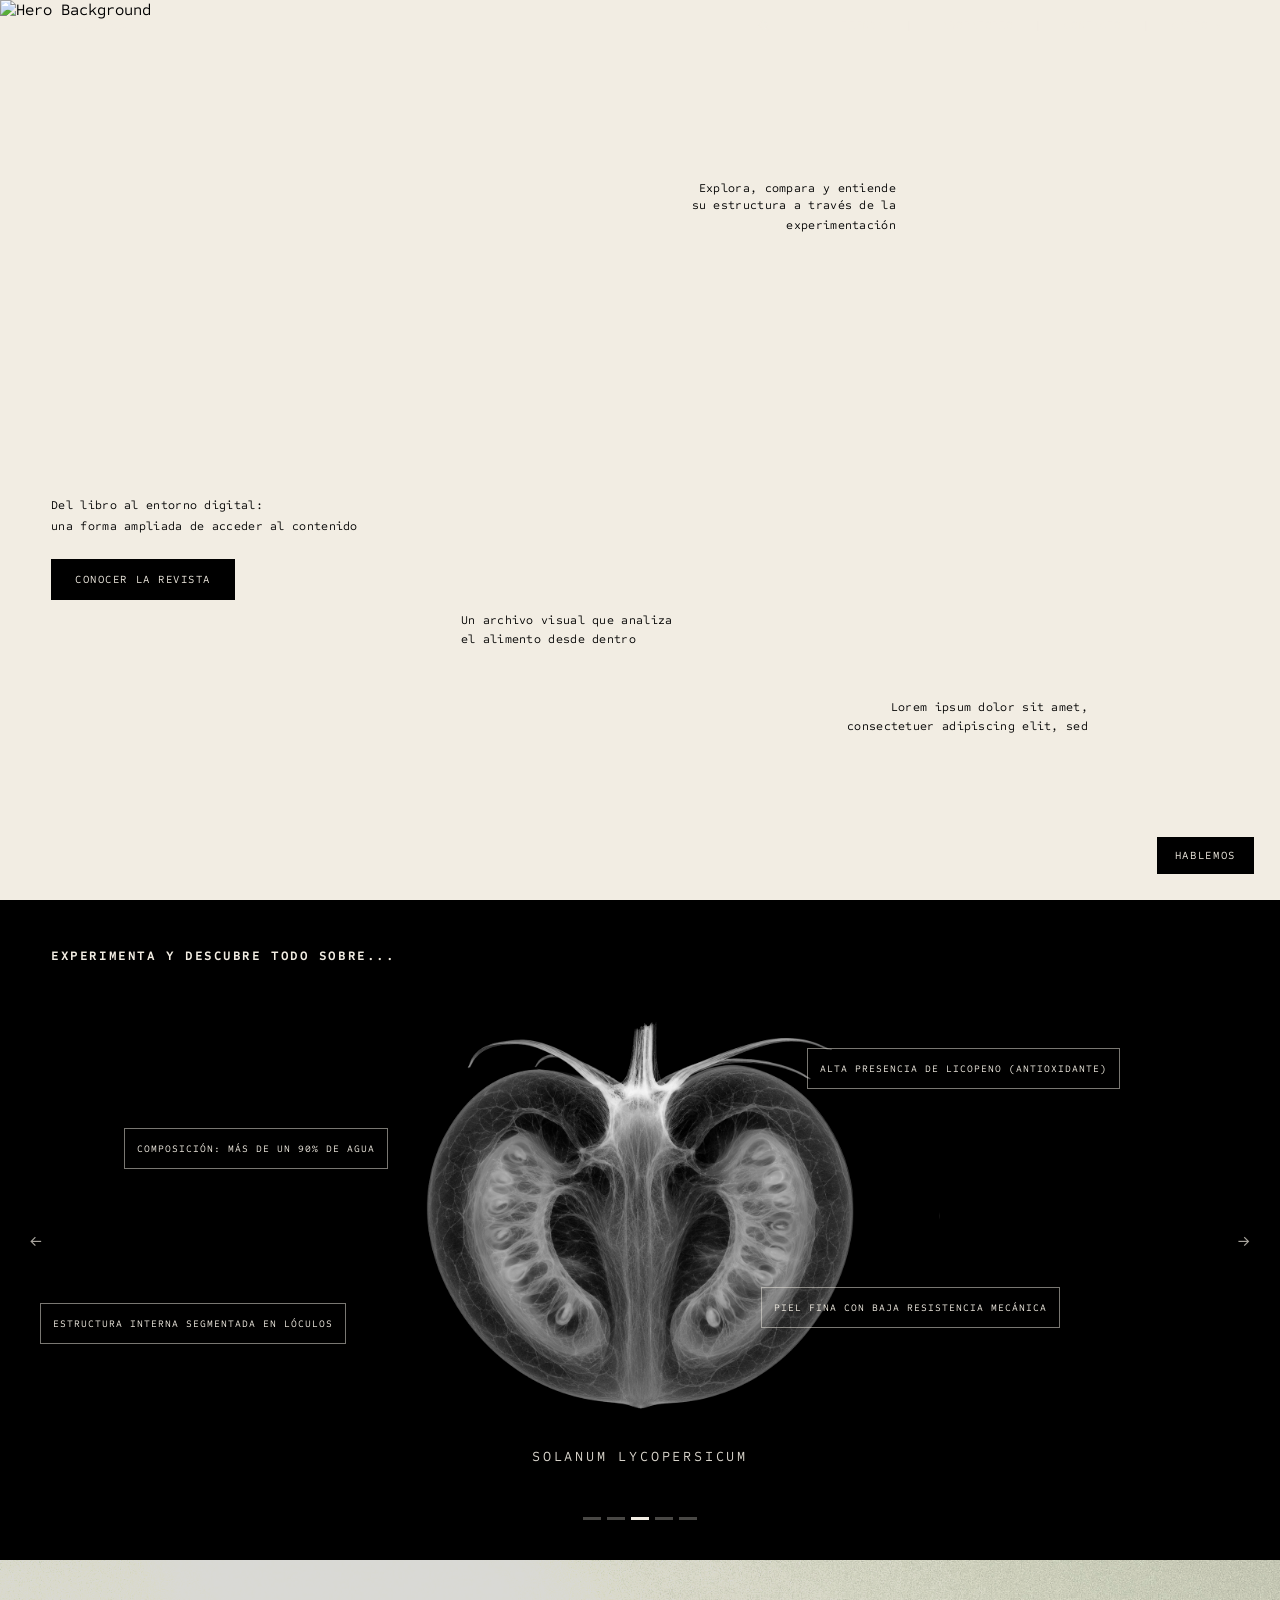
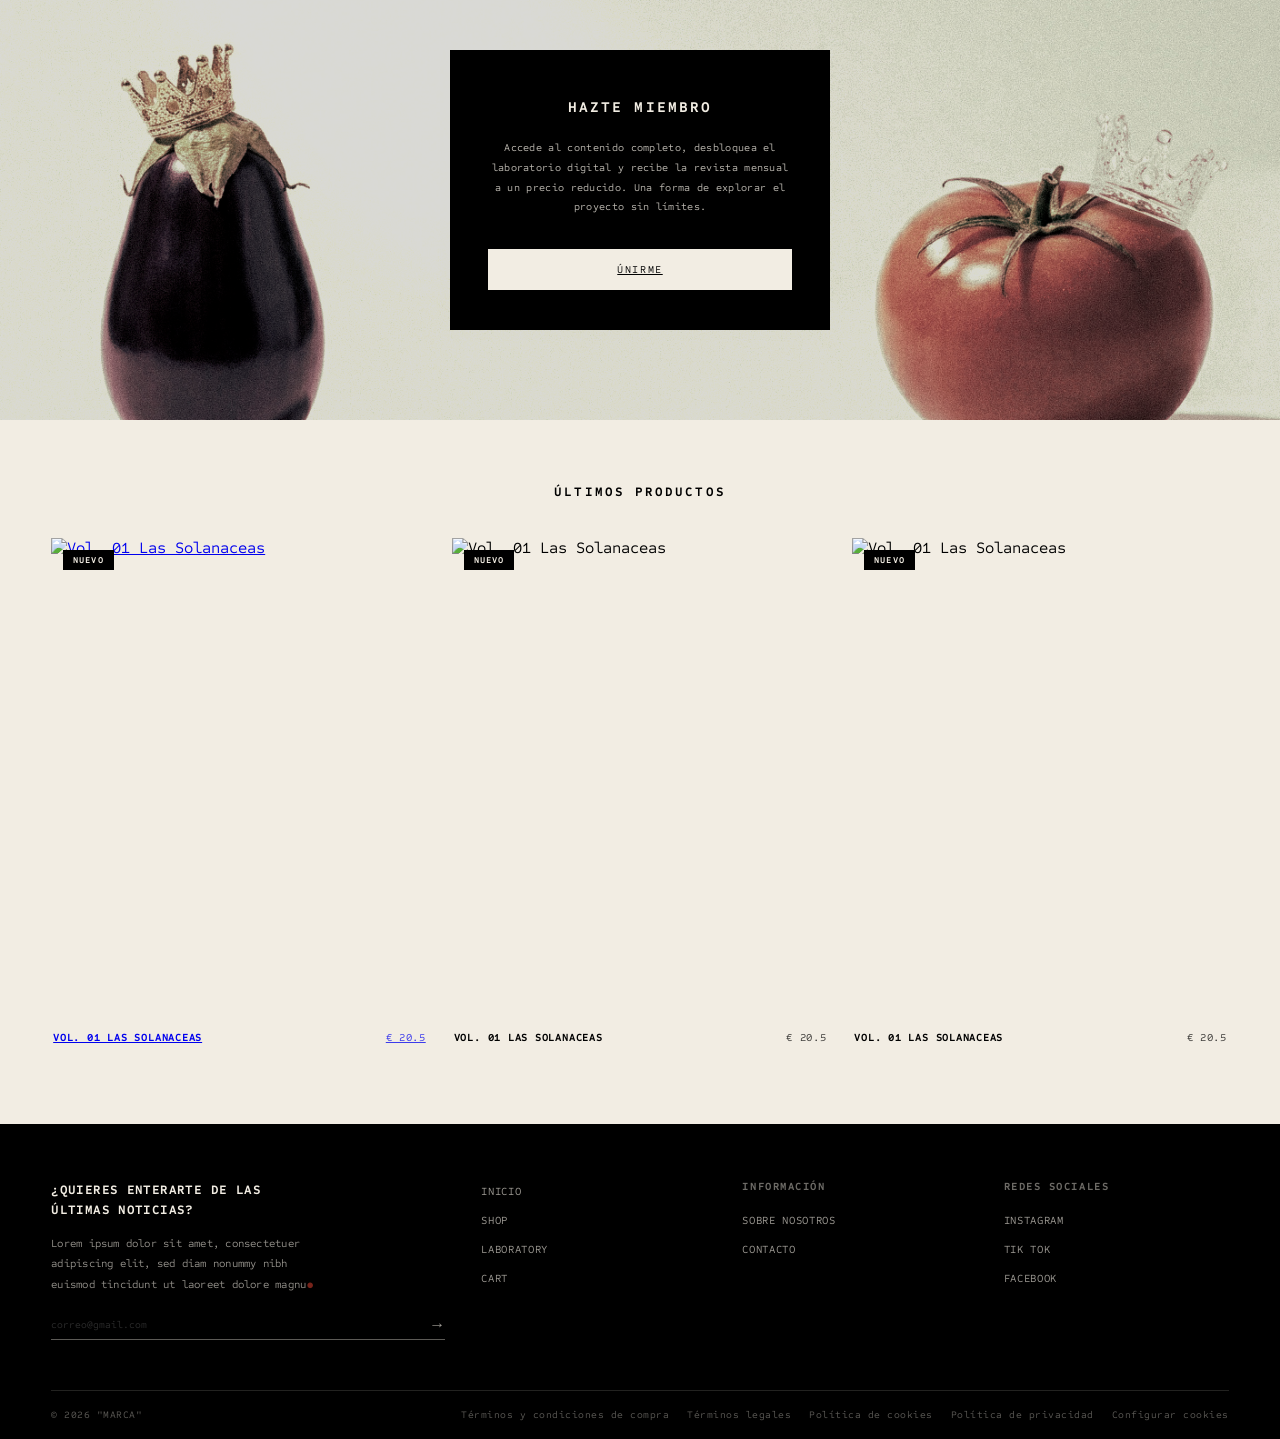
==== commit 68549458: "Add initial implementation of website structure with navbar, product pages, and chat widget" ====
--- a/index.html
+++ b/index.html
@@ -41,7 +41,7 @@
 
 
 
-    <img class="hero-bg-img" src="imagenes/01.jpg" alt="Hero Background"/>
+    <img class="hero-bg-img" src="imagenes/b.png" alt="Hero Background"/>
 
     <!-- Texto superior derecha -->
     <div class="hero-text ht-topright reveal">
@@ -56,7 +56,7 @@
             una forma ampliada de acceder al contenido<br>
             <span class="dot"></span>
         </p>
-        <a href="#" class="btn-primary">Conocer la revista</a>
+        <a href="producto1.html" class="btn-primary">Conocer la revista</a>
     </div>
 
     <!-- Texto central -->
@@ -198,7 +198,7 @@
             y recibe la revista mensual a un precio reducido.
             Una forma de explorar el proyecto sin límites.
         </p>
-        <button class="btn-join">Únirme</button>
+        <a href="contacto.html" class="btn-join">Únirme</a>
     </div>
 </section>
 
@@ -208,22 +208,22 @@
     <div class="latest-grid">
 
         <!-- Item 1 -->
-        <div class="latest-item reveal">
+        <a href="producto1.html" class="latest-item reveal latest-link">
             <div class="latest-img-wrap">
                 <span class="latest-badge">NUEVO</span>
-                <img src="imagenes/vol01.jpg" alt="Vol. 01 Las Solanaceas">
+                <img src="imagenes/MOCKUP_REVISTA%20copia.jpg" alt="Vol. 01 Las Solanaceas">
             </div>
             <div class="latest-info">
                 <span class="latest-item-label">Vol. 01 Las Solanaceas</span>
                 <span class="latest-price">€ 20.5</span>
             </div>
-        </div>
+        </a>
 
         <!-- Item 2 -->
         <div class="latest-item reveal">
             <div class="latest-img-wrap">
                 <span class="latest-badge">NUEVO</span>
-                <img src="imagenes/vol02.jpg" alt="Vol. 01 Las Solanaceas">
+                <img src="imagenes/MOCKUP_REVISTA%20copia.jpg" alt="Vol. 01 Las Solanaceas">
             </div>
             <div class="latest-info">
                 <span class="latest-item-label">Vol. 01 Las Solanaceas</span>
@@ -235,7 +235,7 @@
         <div class="latest-item reveal">
             <div class="latest-img-wrap">
                 <span class="latest-badge">NUEVO</span>
-                <img src="imagenes/vol03.jpg" alt="Vol. 01 Las Solanaceas">
+                <img src="imagenes/MOCKUP_REVISTA%20copia.jpg" alt="Vol. 01 Las Solanaceas">
             </div>
             <div class="latest-info">
                 <span class="latest-item-label">Vol. 01 Las Solanaceas</span>
@@ -298,11 +298,11 @@
     <div class="footer-bottom">
         <span>© 2026 "MARCA"</span>
         <div class="footer-bottom-links">
-            <a href="#">Términos y condiciones de compra</a>
-            <a href="#">Términos legales</a>
-            <a href="#">Política de cookies</a>
-            <a href="#">Política de privacidad</a>
-            <a href="#">Configurar cookies</a>
+            <a href="legal.html">Términos y condiciones de compra</a>
+            <a href="legal.html">Términos legales</a>
+            <a href="cookies.html">Política de cookies</a>
+            <a href="privacidad.html">Política de privacidad</a>
+            <a href="cookies.html">Configurar cookies</a>
         </div>
     </div>
 </footer>
--- a/CSS.css
+++ b/CSS.css
@@ -3835,6 +3835,57 @@
     opacity: 1;
 }
 
+/* ── CARRITO: Animaciones de feedback ── */
+.cart-toast {
+    position: fixed;
+    bottom: 80px;
+    right: 20px;
+    background: var(--dark);
+    color: var(--cream);
+    padding: 14px 20px;
+    font-family: var(--mono);
+    font-size: 11px;
+    border-radius: 2px;
+    z-index: 200;
+    opacity: 0;
+    transform: translateY(20px);
+    transition: opacity 0.3s, transform 0.3s;
+    pointer-events: none;
+}
+
+.cart-toast.visible {
+    opacity: 1;
+    transform: translateY(0);
+}
+
+/* Botón añadir con animación */
+[class*="btn-carrito"] {
+    position: relative;
+    overflow: hidden;
+}
+
+[class*="btn-carrito"].added {
+    background: var(--accent) !important;
+    color: var(--cream) !important;
+    animation: cartBtnPulse 0.8s ease-out;
+}
+
+@keyframes cartBtnPulse {
+    0% { transform: scale(1); }
+    50% { transform: scale(1.05); }
+    100% { transform: scale(1); }
+}
+
+/* Flash en carrito del navbar */
+.cart-link.cart-flash {
+    animation: flashLink 0.9s ease-in-out;
+}
+
+@keyframes flashLink {
+    0%, 100% { opacity: 1; }
+    50% { opacity: 0.4; }
+}
+
 /* ── Responsive ── */
 @media (max-width: 900px) {
     .lab-int-grid {
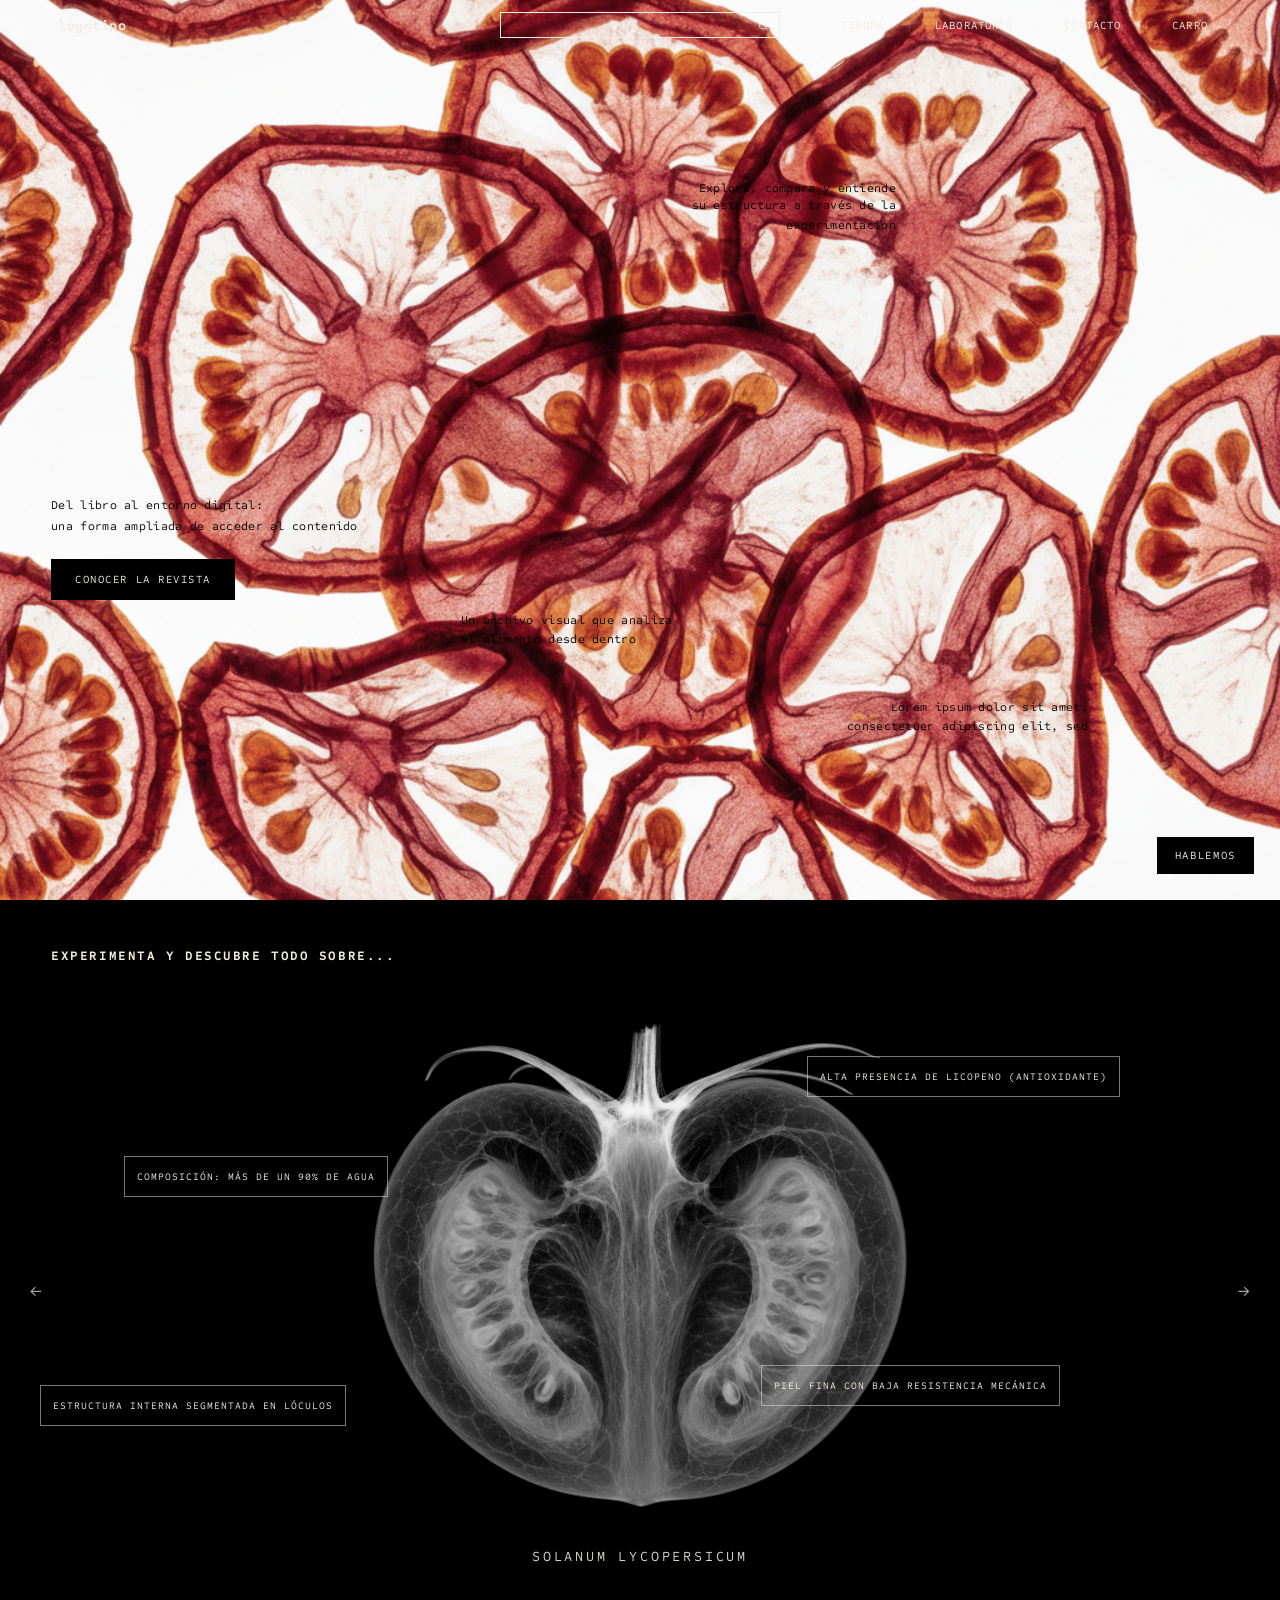
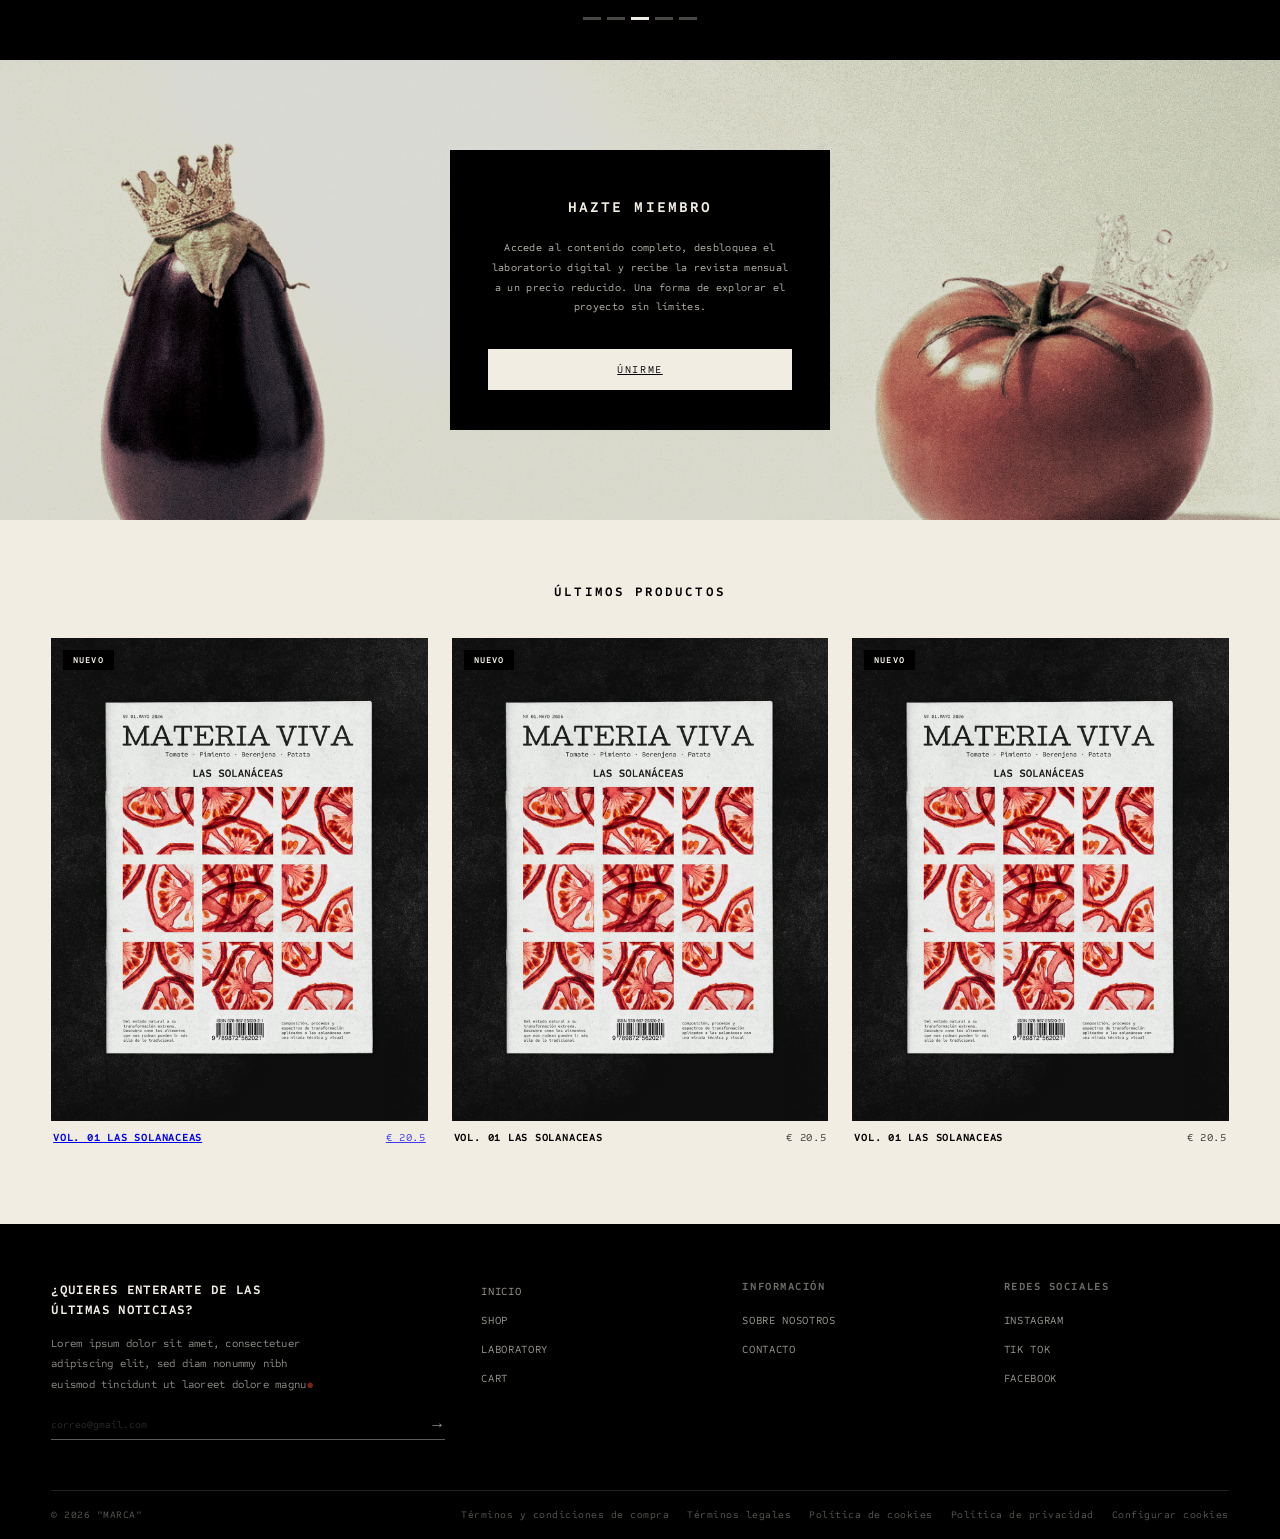
==== commit 328e1b16: "Add initial implementation of website structure with navbar, product pages, and chat widget" ====
--- a/index.html
+++ b/index.html
@@ -122,7 +122,8 @@
             <!-- Slide 2 (vacío, listo para contenido) -->
             <div class="lab-slide">
                 <div class="lab-img-wrap">
-                    <div class="lab-img-ph"></div>
+                    <img src="imagenes/11112.png" alt="Solanum melongena">
+
                     <div class="lab-tag lab-tag-1"><span>Alta capacidad de absorción de líquidos<span class="dot"></span></span></div>
                     <div class="lab-tag lab-tag-2"><span>Estructura esponjosa con gran porosidad<span class="dot"></span></span></div>
                     <div class="lab-tag lab-tag-3"><span>Contenido elevado de agua (≈ 92%)<span class="dot"></span></span></div>
@@ -134,7 +135,9 @@
             <!-- Slide 3 -->
             <div class="lab-slide">
                 <div class="lab-img-wrap">
-                    <div class="lab-img-ph"></div>
+                    <img src="imagenes/1111.png" alt="Solanum tuberosum">
+
+
                     <div class="lab-tag lab-tag-1"><span>Rica en almidón (hasta un 20%)<span class="dot"></span></span></div>
                     <div class="lab-tag lab-tag-2"><span>Estructura celular densa y compacta<span class="dot"></span></span></div>
                     <div class="lab-tag lab-tag-3"><span>Bajo contenido en agua comparado con otras hortalizas<span class="dot">●</span></span></div>
@@ -146,7 +149,8 @@
             <!-- Slide 4 -->
             <div class="lab-slide">
                 <div class="lab-img-wrap">
-                    <div class="lab-img-ph"></div>
+                    <img src="imagenes/111123.png" alt="Solanum tuberosum">
+
                     <div class="lab-tag lab-tag-1"><span>Alto contenido en vitamina C<span class="dot"></span></span></div>
                     <div class="lab-tag lab-tag-2"><span>Estructura hueca con cavidades internas<span class="dot"></span></span></div>
                     <div class="lab-tag lab-tag-3"><span>Paredes finas con baja densidad<span class="dot"></span></span></div>
--- a/CSS.css
+++ b/CSS.css
@@ -763,6 +763,101 @@
     opacity: 0.75;
 }
 
+/* Footer responsive */
+@media (max-width: 768px) {
+    footer {
+        padding: 40px 3% 0;
+    }
+
+    .footer-top {
+        grid-template-columns: 1fr;
+        gap: 24px;
+        padding-bottom: 30px;
+    }
+
+    .footer-newsletter {
+        margin-bottom: 16px;
+    }
+
+    .footer-newsletter p {
+        font-size: 12px;
+    }
+
+    .footer-newsletter small {
+        font-size: 10px;
+    }
+
+    .footer-col h4 {
+        font-size: 10px;
+    }
+
+    .footer-nav-list a {
+        font-size: 10px;
+    }
+
+    .footer-bottom {
+        flex-direction: column;
+        gap: 16px;
+        font-size: 9px;
+        padding: 16px 0;
+    }
+
+    .footer-bottom-links {
+        flex-direction: column;
+        gap: 8px;
+        width: 100%;
+    }
+
+    .footer-bottom-links a {
+        font-size: 9px;
+    }
+}
+
+@media (max-width: 480px) {
+    footer {
+        padding: 30px 2% 0;
+    }
+
+    .footer-top {
+        gap: 16px;
+        padding-bottom: 20px;
+    }
+
+    .footer-newsletter p {
+        font-size: 11px;
+    }
+
+    .footer-newsletter small {
+        font-size: 9px;
+        line-height: 1.6;
+    }
+
+    .footer-email-row input {
+        font-size: 9px;
+    }
+
+    .footer-col h4 {
+        font-size: 9px;
+        margin-bottom: 10px;
+    }
+
+    .footer-nav-list a {
+        font-size: 9px;
+    }
+
+    .footer-nav-list li {
+        margin-bottom: 8px;
+    }
+
+    .footer-bottom {
+        padding: 12px 0;
+    }
+
+    .footer-bottom-links a {
+        font-size: 8px;
+    }
+}
+
 
 /* ════════════════════════════════════════
    PLACEHOLDERS DE IMAGEN
@@ -1190,7 +1285,7 @@
 /* Si usas imagen real: */
 .lab-img-wrap img {
     width: 100%;
-    height: 100%;
+    aspect-ratio: 1.2;
     display: block;
     object-fit: cover;
     filter: brightness(0.95) contrast(1.05);
@@ -3886,62 +3981,3 @@
     50% { opacity: 0.4; }
 }
 
-/* ── Responsive ── */
-@media (max-width: 900px) {
-    .lab-int-grid {
-        grid-template-columns: repeat(2, 1fr);
-    }
-
-    .lab-int-card-grande {
-        grid-column: 1 / 3;
-        grid-row: auto;
-    }
-
-    .lab-int-card-exclusivo {
-        grid-column: 1 / 3;
-    }
-}
-
-@media (max-width: 768px) {
-    .lab-login-card {
-        padding: 36px 28px 32px;
-    }
-
-    .lab-login-titulo {
-        font-size: 16px;
-    }
-
-    .lab-int-header {
-        flex-direction: column;
-        align-items: flex-start;
-    }
-
-    .lab-int-header-meta {
-        align-items: flex-start;
-    }
-}
-
-@media (max-width: 600px) {
-    .lab-int-grid {
-        grid-template-columns: 1fr;
-    }
-
-    .lab-int-card-grande,
-    .lab-int-card-exclusivo {
-        grid-column: 1;
-    }
-
-    .lab-login-card {
-        padding: 28px 20px 26px;
-    }
-
-    .lab-input {
-        font-size: 10px;
-        padding: 14px 14px;
-    }
-
-    .lab-btn-entrar {
-        font-size: 10px;
-        padding: 14px;
-    }
-}
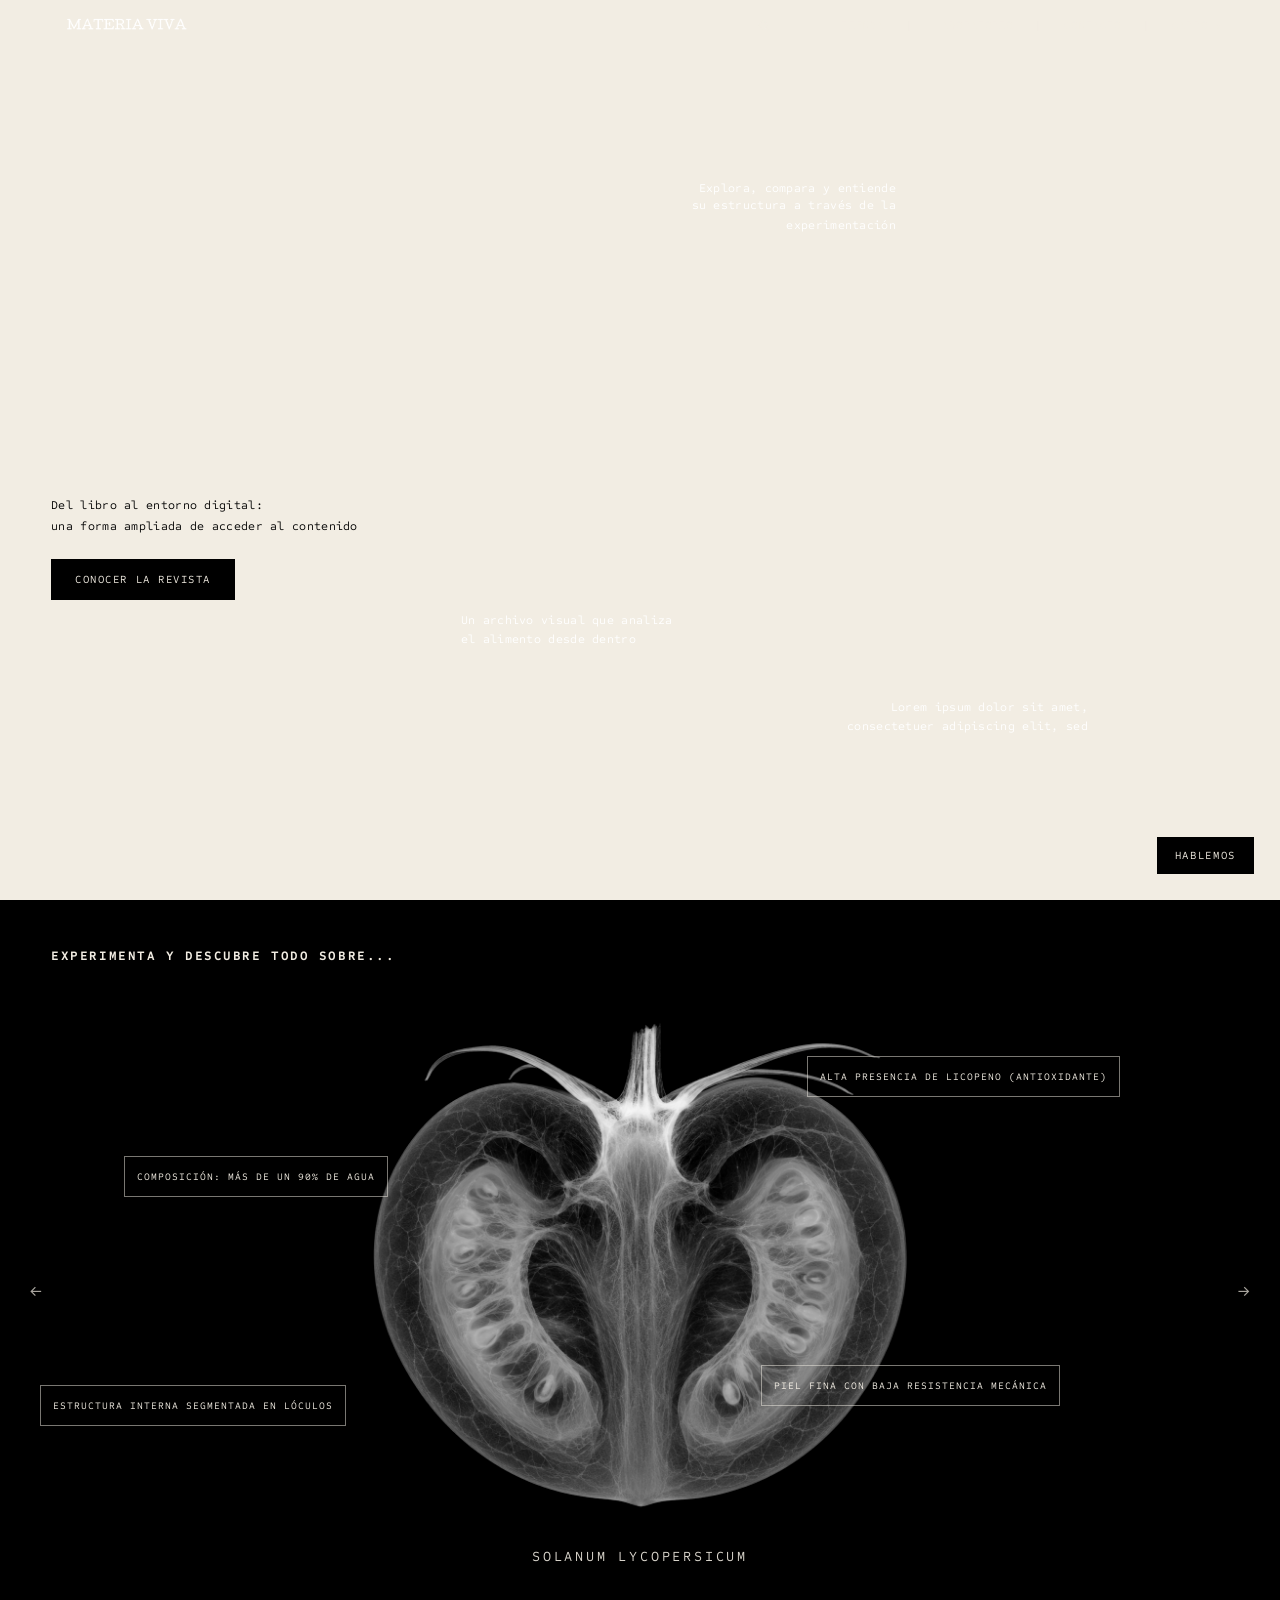
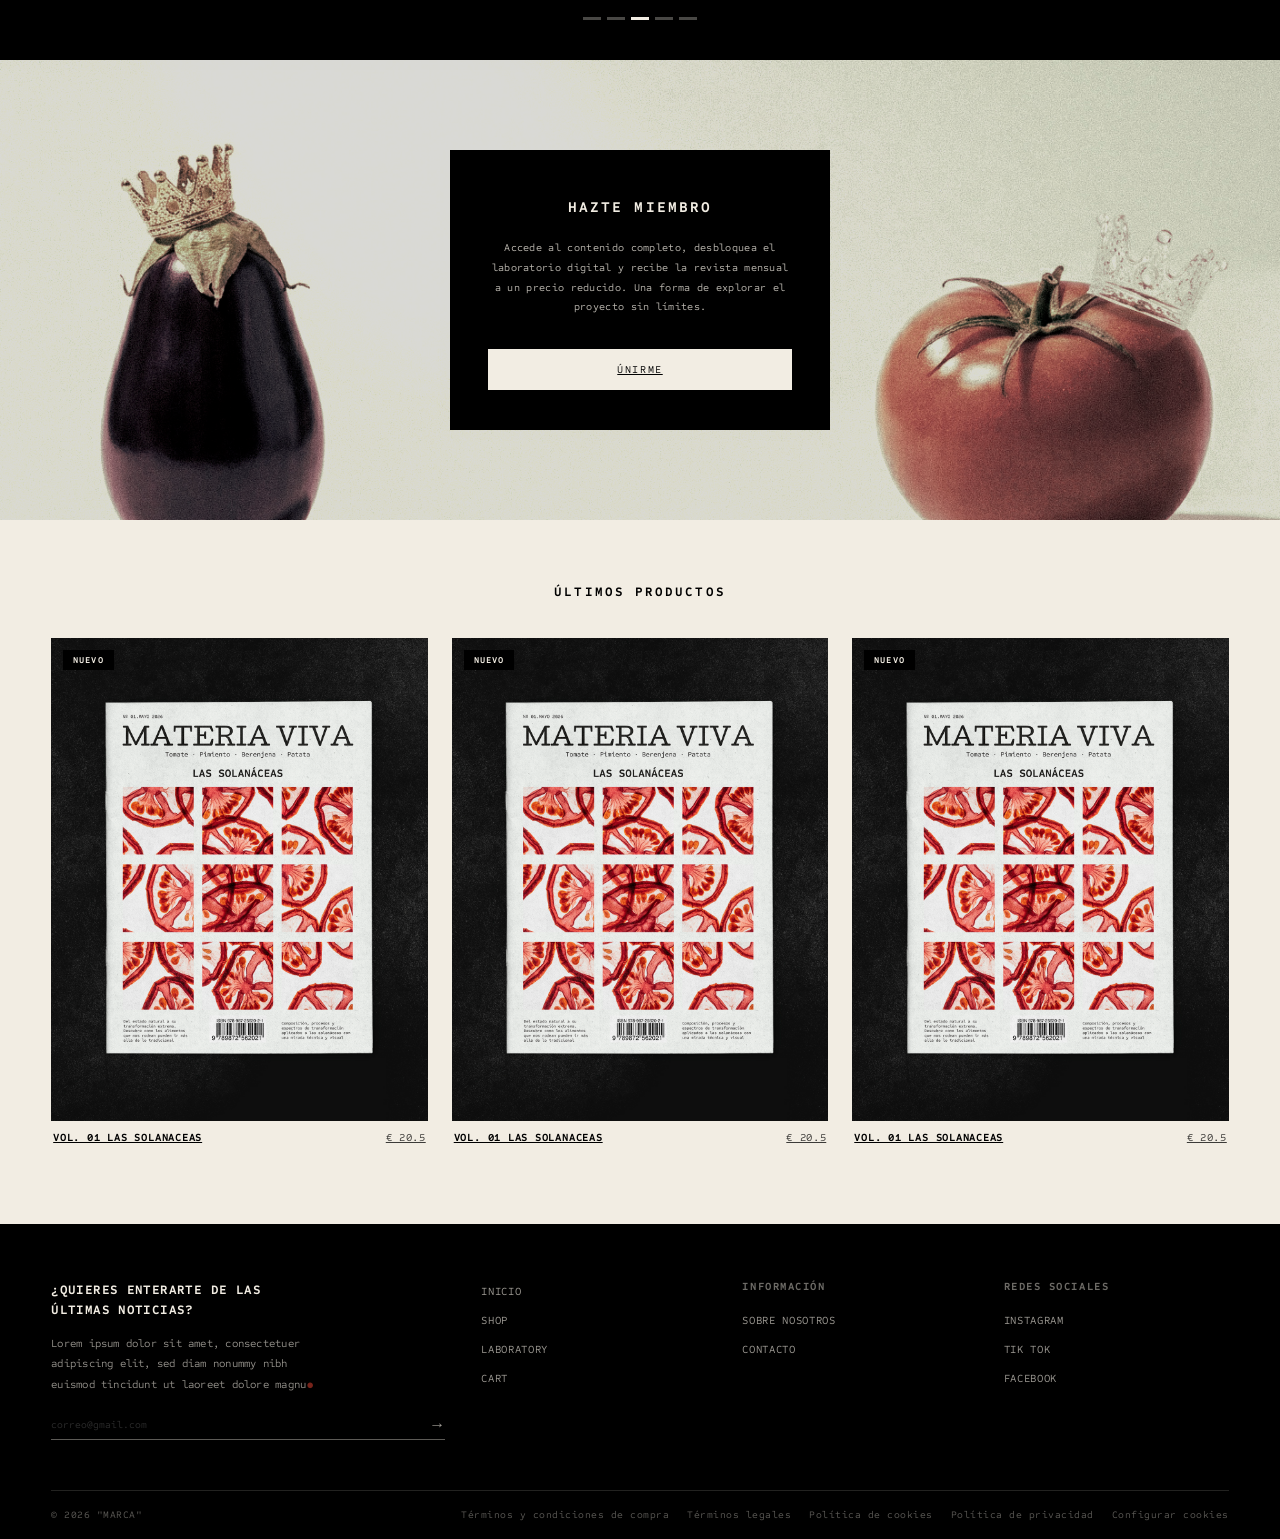
==== commit 3fed7c4d: "Add initial implementation of website structure with navbar, product pages, and chat widget" ====
--- a/index.html
+++ b/index.html
@@ -11,7 +11,10 @@
 
 <!-- ══════════ NAVBAR ══════════ -->
 <nav id="navbar" class="on-light">
-    <a href="index.html" class="nav-logo">logotipo</a>
+    <a href="index.html" class="nav-logo">
+        <img class="logo-dark" src="imagenes/logo.png" alt="MARCA logo">
+        <img class="logo-light" src="imagenes/logoblanco.png" alt="MARCA logo blanco">
+    </a>
 
     <div class="nav-center">
         <input type="text" placeholder="" aria-label="Buscar">
@@ -41,7 +44,11 @@
 
 
 
-    <img class="hero-bg-img" src="imagenes/b.png" alt="Hero Background"/>
+    <video class="hero-bg-img" autoplay muted loop playsinline preload="auto" width="1920" height="1080">
+        <source src="imagenes/video.mp4" type="video/mp4">
+        Tu navegador no soporta el elemento video.
+    </video>
+
 
     <!-- Texto superior derecha -->
     <div class="hero-text ht-topright reveal">
@@ -215,7 +222,7 @@
         <a href="producto1.html" class="latest-item reveal latest-link">
             <div class="latest-img-wrap">
                 <span class="latest-badge">NUEVO</span>
-                <img src="imagenes/MOCKUP_REVISTA%20copia.jpg" alt="Vol. 01 Las Solanaceas">
+                <img src="imagenes/MOCKUP_REVISTA copia.jpg" alt="Vol. 01 Las Solanaceas">
             </div>
             <div class="latest-info">
                 <span class="latest-item-label">Vol. 01 Las Solanaceas</span>
@@ -224,28 +231,28 @@
         </a>
 
         <!-- Item 2 -->
-        <div class="latest-item reveal">
+        <a href="producto1.html" class="latest-item reveal latest-link">
             <div class="latest-img-wrap">
                 <span class="latest-badge">NUEVO</span>
-                <img src="imagenes/MOCKUP_REVISTA%20copia.jpg" alt="Vol. 01 Las Solanaceas">
+                <img src="imagenes/MOCKUP_REVISTA copia.jpg" alt="Vol. 01 Las Solanaceas">
             </div>
             <div class="latest-info">
                 <span class="latest-item-label">Vol. 01 Las Solanaceas</span>
                 <span class="latest-price">€ 20.5</span>
             </div>
-        </div>
+        </a>
 
         <!-- Item 3 -->
-        <div class="latest-item reveal">
+        <a href="producto1.html" class="latest-item reveal latest-link">
             <div class="latest-img-wrap">
                 <span class="latest-badge">NUEVO</span>
-                <img src="imagenes/MOCKUP_REVISTA%20copia.jpg" alt="Vol. 01 Las Solanaceas">
+                <img src="imagenes/MOCKUP_REVISTA copia.jpg" alt="Vol. 01 Las Solanaceas">
             </div>
             <div class="latest-info">
                 <span class="latest-item-label">Vol. 01 Las Solanaceas</span>
                 <span class="latest-price">€ 20.5</span>
             </div>
-        </div>
+        </a>
 
     </div>
 </section>
@@ -327,6 +334,7 @@
 </div>
 
 <script src="java.js"></script>
+<script src="cart.js"></script>
 <script src="chat.js"></script>
 </body>
 </html>
--- a/CSS.css
+++ b/CSS.css
@@ -63,6 +63,21 @@
     transition: opacity 0.2s;
 }
 
+/* Logo image sizing: use a proportional image aligned top-left and prevent it from being too large */
+.nav-logo img {
+    display: block;
+    height: 40px; /* default height for desktop */
+    max-height: 48px;
+    width: auto;
+    vertical-align: middle;
+}
+
+/* Show/hide dark/white logo variants depending on navbar theme */
+.nav-logo .logo-light { display: none; }
+.nav-logo .logo-dark  { display: inline-block; }
+.on-dark .nav-logo .logo-light { display: inline-block; }
+.on-dark .nav-logo .logo-dark  { display: none; }
+
 .nav-center {
     position: absolute;
     left: 50%;
@@ -188,6 +203,12 @@
     object-fit: cover;
 }
 
+ /* Asegurar que videos funcionen correctamente como fondo */
+ video.hero-bg-img {
+     display: block;
+     object-position: center;
+ }
+
 /* Textos flotantes genéricos */
 .hero-text {
     position: absolute;
@@ -209,11 +230,13 @@
     top: 20%;
     right: 30%;
     text-align: right;
+    color: #ffffff;
 }
 
 .ht-center {
     top: 68%;
     left: 36%;
+    color: #ffffff;
 }
 
 .ht-botright {
@@ -221,6 +244,7 @@
     right: 15%;
     text-align: right;
     font-size: 12px;
+    color: #ffffff;
 }
 
 /* Bloque izquierdo: texto + botón */
@@ -232,6 +256,7 @@
     display: flex;
     flex-direction: column;
     gap: 22px;
+    color: #ffffff;
 }
 
 .hero-left-block p {
@@ -514,6 +539,22 @@
     grid-template-columns: repeat(3, 1fr);
     gap: 24px;
     align-items: start;
+}
+
+/* Prevent product links from showing default visited (purple) color */
+.latest-grid a:link,
+.latest-grid a:visited,
+.latest-item a:link,
+.latest-item a:visited,
+.latest-link:link,
+.latest-link:visited {
+    color: inherit;
+}
+
+/* Also ensure tienda grid links keep inherited color when visited */
+.tienda-grid a:link,
+.tienda-grid a:visited {
+    color: inherit;
 }
 
 .latest-item {
@@ -912,6 +953,10 @@
     .nav-logo {
         font-size: 12px;
     }
+    .nav-logo img {
+        height: 32px;
+        max-height: 36px;
+    }
 
     .nav-center {
         display: none; /* Ocultar búsqueda en móviles */
@@ -1092,6 +1137,11 @@
 @media (max-width: 480px) {
     #navbar {
         padding: 0 15px;
+    }
+
+    .nav-logo img {
+        height: 28px;
+        max-height: 32px;
     }
 
     .nav-links {
